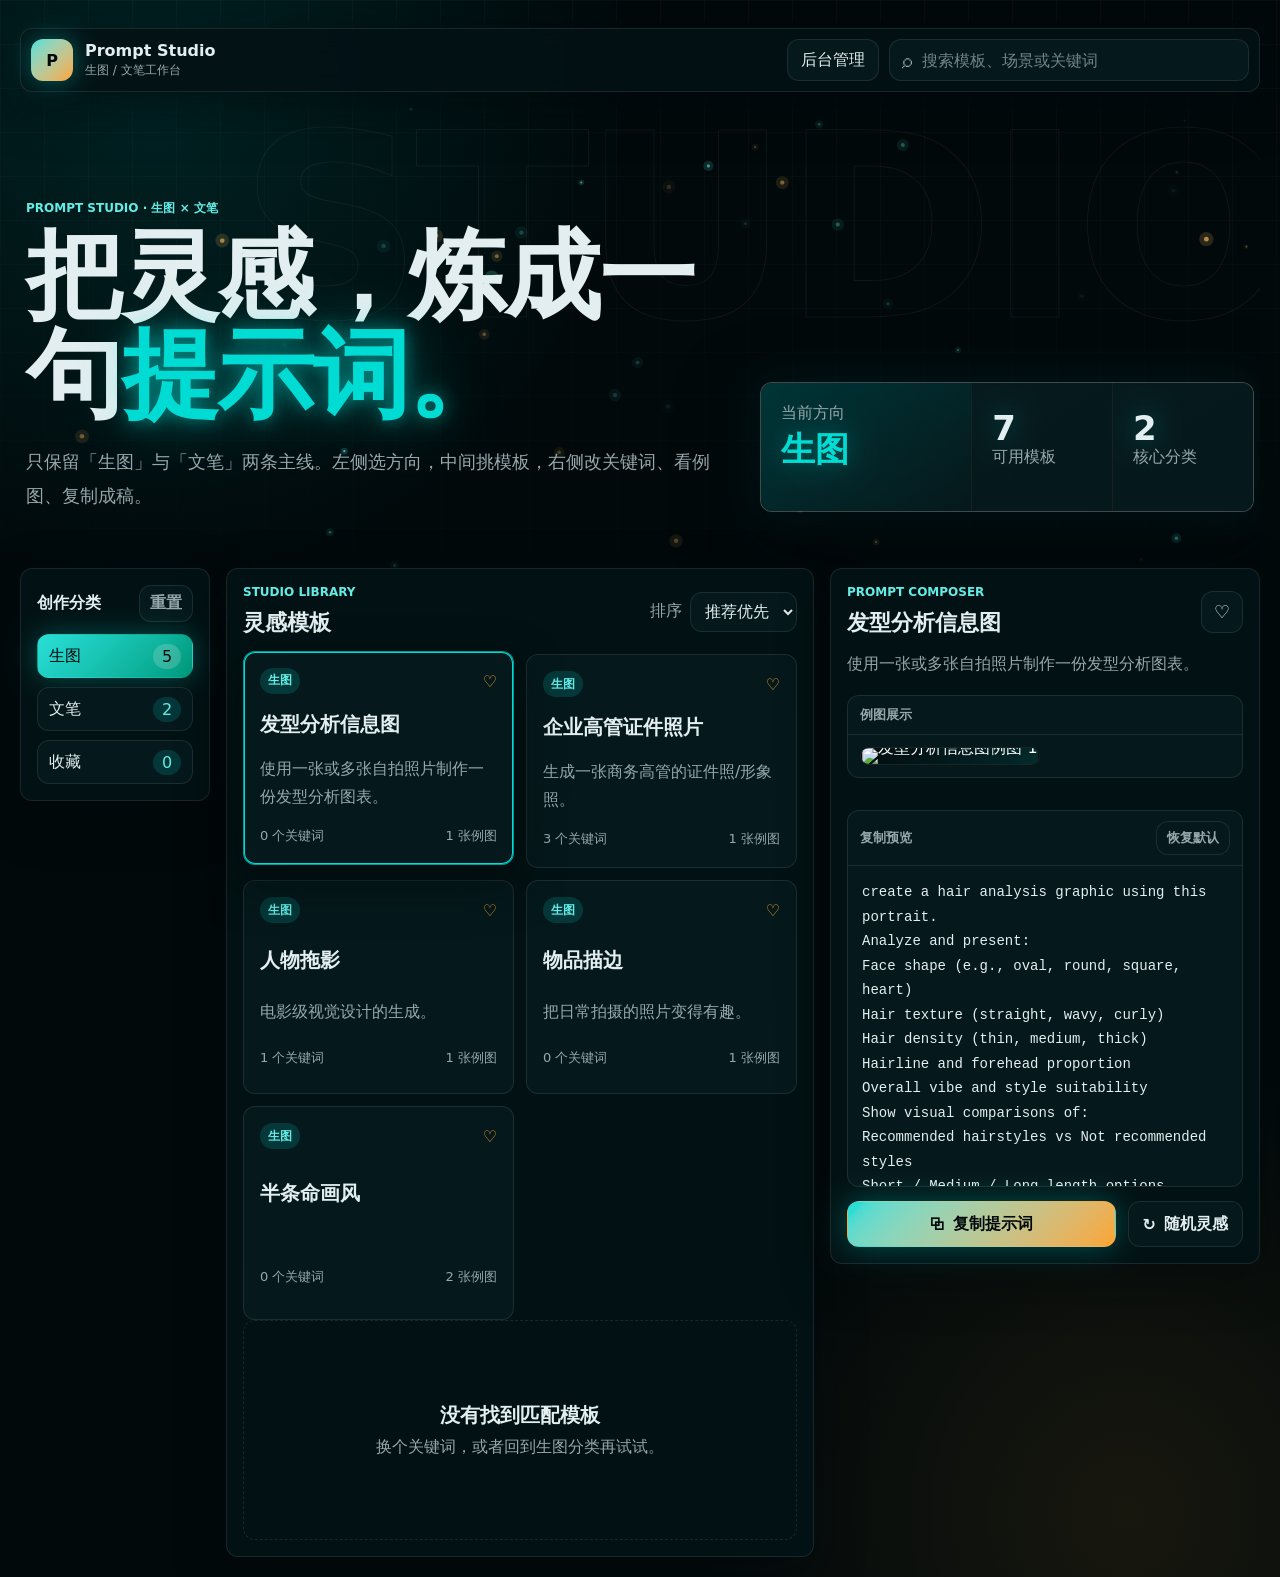
==== index.html @ 93437fbd "fix: 例图命名改用模板固定短码，修复跨模板覆盖 问题：文件名用的是「模板在数组中的位置」（t1-1 / t2-1 ...）。 新增模板会被 unshift 到最前面，所有位置整体下移，新模板于是复" ====
<!doctype html>
<html lang="zh-CN">
  <head>
    <meta charset="UTF-8" />
    <meta name="viewport" content="width=device-width, initial-scale=1.0" />
    <title>Prompt Studio | 生图与文笔提示词工作台</title>
    <meta
      name="description"
      content="专注生图与文笔两类创作提示词，可查看例图、编辑关键词并一键复制。"
    />
    <!-- 字体走系统栈，不引外部 CDN：国内访问 Google Fonts 会阻塞渲染导致白屏 -->
    <!-- 静态资源带版本号：JS/CSS 缓存 4 小时、HTML 每次最新，改完 JS 必须把 ?v= 加一，
         否则浏览器会拿「新 HTML + 旧 JS」，旧脚本找不到已删元素会整页崩溃（白屏）。 -->
    <link rel="stylesheet" href="./styles.css?v=1.1.1" />
    <link rel="stylesheet" href="./app-dark.css?v=1.1.1" />
    <script>
      window.addEventListener("error", function (event) {
        var box = document.getElementById("bootError");
        if (!box) return;
        box.hidden = false;
        box.textContent =
          "页面脚本加载异常，可能是浏览器缓存了旧版本。请按 Ctrl+Shift+R（Mac 为 Cmd+Shift+R）强制刷新。" +
          (event && event.message ? "（" + event.message + "）" : "");
      });
    </script>
  </head>
  <body>
    <div class="boot-error" id="bootError" role="alert" hidden></div>
    <div class="app-shell">
      <header class="site-header">
        <nav class="topbar" aria-label="主导航">
          <a class="brand" href="#" aria-label="Prompt Studio 首页">
            <span class="brand-mark">P</span>
            <span>
              <strong>Prompt Studio</strong>
              <small>生图 / 文笔工作台</small>
            </span>
          </a>

          <div class="top-actions">
            <a class="admin-link" href="./admin.html">后台管理</a>
            <label class="search-box">
              <span class="search-icon" aria-hidden="true">⌕</span>
              <input id="searchInput" type="search" placeholder="搜索模板、场景或关键词" />
            </label>
          </div>
        </nav>
      </header>

      <main>
        <section class="hero">
          <canvas id="heroCanvas" aria-hidden="true"></canvas>
          <div class="hero-ghost" aria-hidden="true">STUDIO</div>
          <div class="hero-copy">
            <p class="eyebrow" data-reveal style="--i: 0">Prompt Studio · 生图 × 文笔</p>
            <h1 data-reveal style="--i: 1">把灵感，炼成一句<span class="accent">提示词。</span></h1>
            <p data-reveal style="--i: 2">
              只保留「生图」与「文笔」两条主线。左侧选方向，中间挑模板，右侧改关键词、看例图、复制成稿。
            </p>
          </div>
          <div class="hero-panel" aria-label="创作概览" data-reveal style="--i: 3">
            <div class="hero-panel-feature">
              <span>当前方向</span>
              <strong id="heroCategory">生图</strong>
            </div>
            <div>
              <strong id="templateCount">0</strong>
              <span>可用模板</span>
            </div>
            <div>
              <strong id="categoryCount">0</strong>
              <span>核心分类</span>
            </div>
          </div>
        </section>

        <section class="workspace" aria-label="提示词模板工作区">
          <aside class="sidebar">
            <div class="section-title">
              <span>创作分类</span>
              <button class="text-button" id="clearFilters" type="button">重置</button>
            </div>
            <div class="category-list" id="categoryList"></div>
          </aside>

          <section class="template-area">
            <div class="toolbar">
              <div>
                <p class="eyebrow">Studio library</p>
                <h2>灵感模板</h2>
              </div>
              <div class="sort-wrap">
                <label for="sortSelect">排序</label>
                <select id="sortSelect">
                  <option value="popular">推荐优先</option>
                  <option value="name">名称 A-Z</option>
                  <option value="recent">最近新增</option>
                </select>
              </div>
            </div>

            <div class="template-grid" id="templateGrid"></div>
            <div class="empty-state" id="emptyState" hidden>
              <strong>没有找到匹配模板</strong>
              <span>换个关键词，或者回到生图分类再试试。</span>
            </div>
          </section>

          <aside class="editor-panel" aria-label="提示词编辑器" hidden>
            <div class="editor-header">
              <div>
                <p class="eyebrow">Prompt composer</p>
                <h2 id="editorTitle">选择一个模板</h2>
              </div>
              <button class="icon-button" id="favoriteButton" type="button" aria-label="收藏当前模板">
                <span aria-hidden="true">♡</span>
              </button>
            </div>

            <p class="editor-desc" id="editorDescription">
              从模板库选择一个提示词，这里会显示可修改的关键词、例图和实时预览。
            </p>

            <section class="example-gallery" id="exampleGallery" aria-label="模板例图展示">
              <div class="preview-topline">
                <span>例图展示</span>
              </div>
              <div class="example-gallery-grid" id="exampleGalleryGrid"></div>
            </section>

            <form class="variables-form" id="variablesForm" aria-label="关键词编辑表单"></form>

            <div class="preview-card">
              <div class="preview-topline">
                <span>复制预览</span>
                <button class="text-button" id="resetVariables" type="button">恢复默认</button>
              </div>
              <pre id="promptPreview">等待选择模板...</pre>
            </div>

            <div class="editor-actions">
              <button class="primary-button" id="copyButton" type="button" disabled>
                <span aria-hidden="true">⧉</span>
                复制提示词
              </button>
              <button class="secondary-button" id="randomButton" type="button">
                <span aria-hidden="true">↻</span>
                随机灵感
              </button>
            </div>
          </aside>
        </section>
      </main>
    </div>

    <div class="image-lightbox" id="imageLightbox" hidden>
      <button class="lightbox-backdrop" id="lightboxBackdrop" type="button" aria-label="点击背景关闭例图预览"></button>
      <div class="lightbox-panel" role="dialog" aria-modal="true" aria-label="例图预览">
        <button class="icon-button lightbox-close" id="lightboxClose" type="button" aria-label="关闭例图预览">×</button>
        <img id="lightboxImage" alt="例图预览" />
      </div>
    </div>

    <div class="toast" id="toast" role="status" aria-live="polite"></div>

    <script src="./script.js?v=1.1.1"></script>
    <script>
      // hero 粒子流光背景（电青 + 琥珀），reduced-motion 下降级为静态帧
      (function () {
        var canvas = document.getElementById("heroCanvas");
        if (!canvas || !canvas.getContext) return;
        var ctx = canvas.getContext("2d");
        var reduceMotion = window.matchMedia("(prefers-reduced-motion: reduce)").matches;
        var W = 0, H = 0, dpr = 1, raf = null;
        var particles = [];
        var NEON = [
          { glow: "rgba(96, 226, 214, " },
          { glow: "rgba(255, 190, 96, " },
        ];

        function resize() {
          dpr = Math.min(window.devicePixelRatio || 1, 2);
          W = canvas.clientWidth;
          H = canvas.clientHeight;
          canvas.width = W * dpr;
          canvas.height = H * dpr;
          ctx.setTransform(dpr, 0, 0, dpr, 0, 0);
          seed();
        }
        function make() {
          return {
            x: Math.random() * W,
            y: Math.random() * H,
            r: 0.6 + Math.random() * 1.8,
            vx: (Math.random() - 0.5) * 0.2,
            vy: -0.06 - Math.random() * 0.3,
            hue: Math.random() < 0.6 ? 0 : 1,
            a: 0.2 + Math.random() * 0.5,
            tw: Math.random() * Math.PI * 2,
            tws: 0.006 + Math.random() * 0.018,
          };
        }
        function seed() {
          var area = W * H;
          var count = Math.min(110, Math.max(36, Math.round(area / 11000)));
          particles = [];
          for (var i = 0; i < count; i++) particles.push(make());
        }
        function step() {
          ctx.clearRect(0, 0, W, H);
          ctx.globalCompositeOperation = "lighter";
          for (var i = 0; i < particles.length; i++) {
            var p = particles[i];
            p.x += p.vx + Math.sin(p.tw) * 0.1;
            p.y += p.vy;
            p.tw += p.tws;
            if (p.y < -20) { p.y = H + 20; p.x = Math.random() * W; }
            if (p.x < -20) p.x = W + 20;
            if (p.x > W + 20) p.x = -20;
            var alpha = p.a * (0.6 + 0.4 * Math.sin(p.tw));
            var n = NEON[p.hue];
            ctx.beginPath();
            ctx.fillStyle = n.glow + alpha.toFixed(3) + ")";
            ctx.arc(p.x, p.y, p.r, 0, Math.PI * 2);
            ctx.fill();
            ctx.beginPath();
            ctx.fillStyle = n.glow + (alpha * 0.3).toFixed(3) + ")";
            ctx.arc(p.x, p.y, p.r * 3, 0, Math.PI * 2);
            ctx.fill();
          }
          ctx.globalCompositeOperation = "source-over";
        }
        function loop() { step(); raf = requestAnimationFrame(loop); }

        resize();
        window.addEventListener("resize", resize);
        if (reduceMotion) { step(); } else { raf = requestAnimationFrame(loop); }
      })();
    </script>
  </body>
</html>
---- styles.css ----
:root {
  color-scheme: light;
  --bg: #edf4f2;
  --surface: rgba(255, 255, 255, 0.78);
  --surface-strong: #ffffff;
  --surface-soft: #f5faf8;
  --text: #17201f;
  --muted: #687877;
  --line: rgba(23, 32, 31, 0.12);
  --accent: #0e8f7e;
  --accent-strong: #075f56;
  --accent-soft: rgba(14, 143, 126, 0.12);
  --ink: #213a5c;
  --warm: #c87f45;
  --danger: #c24141;
  --shadow: 0 24px 70px rgba(23, 32, 31, 0.12);
  --radius: 8px;
}

[data-theme="dark"] {
  color-scheme: dark;
  --bg: #101817;
  --surface: rgba(24, 33, 32, 0.8);
  --surface-strong: #1d2928;
  --surface-soft: #162221;
  --text: #edf7f4;
  --muted: #9fb0ad;
  --line: rgba(237, 247, 244, 0.14);
  --accent: #65d6c5;
  --accent-strong: #a7f2e7;
  --accent-soft: rgba(101, 214, 197, 0.14);
  --ink: #9dbdf2;
  --warm: #f0ad72;
  --danger: #ff7f7f;
  --shadow: 0 28px 80px rgba(0, 0, 0, 0.38);
}

* {
  box-sizing: border-box;
}

html {
  scroll-behavior: smooth;
}

body {
  min-width: 320px;
  margin: 0;
  font-family:
    Inter, ui-sans-serif, system-ui, -apple-system, BlinkMacSystemFont, "Segoe UI",
    "Microsoft YaHei", sans-serif;
  color: var(--text);
  background:
    linear-gradient(120deg, rgba(14, 143, 126, 0.13), transparent 32%),
    linear-gradient(220deg, rgba(33, 58, 92, 0.12), transparent 28%),
    var(--bg);
}

body::before {
  position: fixed;
  inset: 0;
  z-index: -1;
  pointer-events: none;
  content: "";
  background-image:
    linear-gradient(rgba(23, 32, 31, 0.05) 1px, transparent 1px),
    linear-gradient(90deg, rgba(23, 32, 31, 0.05) 1px, transparent 1px);
  background-size: 44px 44px;
  mask-image: linear-gradient(to bottom, #000, transparent 78%);
}

button,
input,
select,
textarea {
  font: inherit;
}

button {
  cursor: pointer;
}

.app-shell {
  width: min(1480px, 100%);
  margin: 0 auto;
  padding: 20px;
}

.site-header {
  position: sticky;
  top: 0;
  z-index: 20;
  padding: 8px 0 16px;
  backdrop-filter: blur(18px);
}

.topbar {
  display: flex;
  align-items: center;
  justify-content: space-between;
  gap: 16px;
  padding: 10px;
  border: 1px solid var(--line);
  border-radius: var(--radius);
  background: color-mix(in srgb, var(--surface) 92%, transparent);
  box-shadow: 0 16px 46px rgba(23, 32, 31, 0.07);
}

.brand {
  display: inline-flex;
  align-items: center;
  min-width: 0;
  gap: 12px;
  color: inherit;
  text-decoration: none;
}

.brand-mark {
  display: grid;
  width: 42px;
  height: 42px;
  flex: 0 0 auto;
  place-items: center;
  border-radius: var(--radius);
  color: #fff;
  font-weight: 900;
  background:
    linear-gradient(135deg, rgba(255, 255, 255, 0.2), transparent),
    linear-gradient(135deg, var(--accent), var(--ink));
}

.brand strong,
.brand small {
  display: block;
  overflow: hidden;
  text-overflow: ellipsis;
  white-space: nowrap;
}

.brand small {
  margin-top: 2px;
  color: var(--muted);
  font-size: 12px;
}

.top-actions {
  display: flex;
  align-items: center;
  gap: 10px;
}

.admin-link,
.search-box,
.icon-button,
.text-button,
.primary-button,
.secondary-button,
.category-button {
  border: 1px solid var(--line);
  border-radius: var(--radius);
  color: var(--text);
  background: var(--surface-strong);
  transition:
    transform 170ms ease,
    border-color 170ms ease,
    background 170ms ease,
    box-shadow 170ms ease;
}

.admin-link {
  display: inline-flex;
  align-items: center;
  justify-content: center;
  min-height: 42px;
  padding: 0 13px;
  text-decoration: none;
  white-space: nowrap;
}

.admin-link:hover,
.icon-button:hover,
.text-button:hover,
.secondary-button:hover,
.category-button:hover {
  transform: translateY(-1px);
  border-color: color-mix(in srgb, var(--accent) 55%, var(--line));
  box-shadow: 0 12px 30px rgba(23, 32, 31, 0.08);
}

.search-box {
  display: flex;
  align-items: center;
  gap: 8px;
  width: min(360px, 42vw);
  min-height: 42px;
  padding: 0 12px;
}

.search-box input {
  width: 100%;
  min-width: 0;
  border: 0;
  outline: 0;
  color: var(--text);
  background: transparent;
}

.search-icon {
  color: var(--muted);
  font-size: 20px;
}

.icon-button {
  display: grid;
  width: 42px;
  height: 42px;
  flex: 0 0 auto;
  place-items: center;
  font-size: 18px;
}

.text-button {
  padding: 7px 10px;
  color: var(--muted);
}

.hero {
  display: grid;
  grid-template-columns: minmax(0, 1.18fr) minmax(280px, 0.82fr);
  align-items: end;
  gap: 24px;
  min-height: 340px;
  padding: 54px 6px 38px;
}

.hero-copy {
  max-width: 880px;
}

.eyebrow {
  margin: 0 0 9px;
  color: var(--accent-strong);
  font-size: 12px;
  font-weight: 850;
  letter-spacing: 0;
  text-transform: uppercase;
}

.hero h1 {
  max-width: 940px;
  margin: 0;
  font-size: clamp(42px, 7vw, 88px);
  line-height: 0.98;
  letter-spacing: 0;
}

.hero p:not(.eyebrow) {
  max-width: 760px;
  margin: 20px 0 0;
  color: var(--muted);
  font-size: 18px;
  line-height: 1.85;
}

.hero-panel {
  display: grid;
  grid-template-columns: 1.2fr 0.8fr 0.8fr;
  gap: 1px;
  overflow: hidden;
  border: 1px solid var(--line);
  border-radius: var(--radius);
  background: var(--line);
  box-shadow: var(--shadow);
}

.hero-panel div {
  min-height: 128px;
  padding: 20px;
  background:
    linear-gradient(145deg, color-mix(in srgb, var(--surface-strong) 92%, var(--accent-soft)), var(--surface-strong));
}

.hero-panel-feature {
  background:
    linear-gradient(145deg, color-mix(in srgb, var(--accent) 15%, var(--surface-strong)), var(--surface-strong)) !important;
}

.hero-panel strong,
.hero-panel span {
  display: block;
}

.hero-panel strong {
  margin-top: 8px;
  font-size: 34px;
  line-height: 1.05;
}

.hero-panel span {
  color: var(--muted);
}

.workspace {
  display: grid;
  grid-template-columns: 190px minmax(0, 1fr) minmax(360px, 430px);
  gap: 16px;
  align-items: start;
}

.sidebar,
.template-area,
.editor-panel,
.admin-list-panel,
.admin-editor-panel {
  min-width: 0;
  border: 1px solid var(--line);
  border-radius: var(--radius);
  background: color-mix(in srgb, var(--surface) 95%, transparent);
  box-shadow: 0 16px 45px rgba(23, 32, 31, 0.06);
  backdrop-filter: blur(18px);
}

.sidebar,
.editor-panel,
.admin-list-panel {
  position: sticky;
  top: 96px;
}

.sidebar,
.editor-panel,
.template-area,
.admin-list-panel,
.admin-editor-panel {
  padding: 16px;
}

.section-title,
.toolbar,
.editor-header,
.preview-topline,
.editor-actions {
  display: flex;
  align-items: center;
  justify-content: space-between;
  gap: 12px;
}

.section-title {
  margin-bottom: 12px;
  font-weight: 850;
}

.category-list {
  display: grid;
  gap: 9px;
}

.category-button {
  display: flex;
  align-items: center;
  justify-content: space-between;
  width: 100%;
  min-height: 44px;
  padding: 0 11px;
  text-align: left;
}

.category-button span:first-child {
  overflow-wrap: anywhere;
}

.category-button .count {
  min-width: 28px;
  padding: 3px 7px;
  border-radius: 999px;
  color: var(--accent-strong);
  text-align: center;
  background: var(--accent-soft);
}

.category-button.active {
  border-color: transparent;
  color: #fff;
  background:
    linear-gradient(135deg, rgba(255, 255, 255, 0.18), transparent),
    linear-gradient(135deg, var(--accent), var(--ink));
}

.category-button.active .count {
  color: #fff;
  background: rgba(255, 255, 255, 0.2);
}

.template-area {
  min-height: 680px;
}

.toolbar {
  margin-bottom: 16px;
}

.toolbar h2,
.editor-header h2 {
  margin: 0;
  font-size: 22px;
}

.sort-wrap {
  display: flex;
  align-items: center;
  gap: 8px;
  color: var(--muted);
}

.sort-wrap select,
.field select {
  min-height: 40px;
  border: 1px solid var(--line);
  border-radius: var(--radius);
  color: var(--text);
  background: var(--surface-strong);
  outline: 0;
}

.sort-wrap select {
  padding: 0 10px;
}

.template-grid {
  display: grid;
  grid-template-columns: repeat(2, minmax(0, 1fr));
  gap: 12px;
}

.template-card {
  display: grid;
  gap: 14px;
  min-height: 214px;
  padding: 16px;
  border: 1px solid var(--line);
  border-radius: var(--radius);
  color: inherit;
  text-align: left;
  background:
    linear-gradient(180deg, color-mix(in srgb, var(--surface-strong) 96%, var(--accent-soft)), var(--surface-strong));
}

.template-card:hover,
.template-card.active {
  transform: translateY(-3px);
  border-color: color-mix(in srgb, var(--accent) 62%, var(--line));
  box-shadow: 0 18px 42px rgba(23, 32, 31, 0.1);
}

.template-card.active {
  box-shadow:
    inset 0 0 0 1px var(--accent),
    0 18px 42px rgba(23, 32, 31, 0.1);
}

.card-topline,
.card-meta {
  display: flex;
  align-items: center;
  justify-content: space-between;
  gap: 10px;
}

.tag {
  display: inline-flex;
  align-items: center;
  min-height: 26px;
  padding: 3px 8px;
  border-radius: 999px;
  color: var(--accent-strong);
  font-size: 12px;
  font-weight: 850;
  background: var(--accent-soft);
}

.favorite {
  color: var(--warm);
}

.template-card h3 {
  margin: 0;
  font-size: 20px;
  line-height: 1.35;
}

.template-card p,
.editor-desc {
  margin: 0;
  color: var(--muted);
  line-height: 1.7;
}

.card-meta {
  color: var(--muted);
  font-size: 13px;
}

.editor-desc {
  margin: 12px 0 18px;
}

.variables-form {
  display: grid;
  gap: 12px;
}

.field {
  display: grid;
  gap: 7px;
}

.field label,
.field span {
  color: var(--muted);
  font-size: 13px;
  font-weight: 850;
}

.field input,
.field textarea,
.field select {
  width: 100%;
  border: 1px solid var(--line);
  border-radius: var(--radius);
  color: var(--text);
  background: var(--surface-strong);
  outline: 0;
}

.field input,
.field select {
  min-height: 42px;
  padding: 0 11px;
}

.field textarea {
  min-height: 94px;
  padding: 10px 11px;
  resize: vertical;
}

.field input:focus,
.field textarea:focus,
.field select:focus,
.search-box:focus-within,
.sort-wrap select:focus {
  border-color: var(--accent);
  box-shadow: 0 0 0 3px var(--accent-soft);
}

.example-gallery {
  margin: 0 0 16px;
  overflow: hidden;
  border: 1px solid var(--line);
  border-radius: var(--radius);
  background: var(--surface-strong);
}

.example-gallery-grid {
  display: grid;
  grid-template-columns: repeat(2, minmax(0, 1fr));
  gap: 10px;
  padding: 12px;
}

.example-card {
  display: block;
  min-width: 0;
  margin: 0;
  padding: 0;
  overflow: hidden;
  border: 1px solid var(--line);
  border-radius: var(--radius);
  background: var(--surface-soft);
  line-height: 0;
  cursor: zoom-in;
}

.example-card:hover {
  transform: translateY(-2px);
  border-color: color-mix(in srgb, var(--accent) 60%, var(--line));
  box-shadow: 0 14px 32px rgba(23, 32, 31, 0.12);
}

.example-card img {
  width: 100%;
  aspect-ratio: 4 / 3;
  object-fit: cover;
  background: linear-gradient(135deg, var(--surface-soft), var(--accent-soft));
}

.example-empty strong {
  overflow-wrap: anywhere;
  font-size: 13px;
  line-height: 1.35;
}

.example-empty span {
  color: var(--muted);
  font-size: 12px;
  line-height: 1.45;
  overflow-wrap: anywhere;
}

.example-empty {
  display: grid;
  grid-column: 1 / -1;
  gap: 5px;
  min-height: 100px;
  align-content: center;
  padding: 14px;
  border: 1px dashed var(--line);
  border-radius: var(--radius);
  background: color-mix(in srgb, var(--surface-soft) 80%, var(--accent-soft));
}

.preview-card {
  margin-top: 16px;
  overflow: hidden;
  border: 1px solid var(--line);
  border-radius: var(--radius);
  background: var(--surface-strong);
}

.preview-topline {
  padding: 10px 12px;
  border-bottom: 1px solid var(--line);
  color: var(--muted);
  font-size: 13px;
  font-weight: 850;
}

pre {
  max-height: 320px;
  margin: 0;
  padding: 14px;
  overflow: auto;
  white-space: pre-wrap;
  word-break: break-word;
  color: var(--text);
  font-family: "SFMono-Regular", Consolas, "Liberation Mono", monospace;
  font-size: 14px;
  line-height: 1.75;
}

.editor-actions {
  margin-top: 14px;
}

.primary-button,
.secondary-button {
  display: inline-flex;
  align-items: center;
  justify-content: center;
  gap: 8px;
  min-height: 46px;
  padding: 0 14px;
  font-weight: 850;
}

.primary-button {
  flex: 1;
  border-color: transparent;
  color: #fff;
  background:
    linear-gradient(135deg, rgba(255, 255, 255, 0.16), transparent),
    linear-gradient(135deg, var(--accent), var(--ink));
}

.primary-button:hover {
  transform: translateY(-1px);
  box-shadow: 0 16px 34px rgba(14, 143, 126, 0.22);
}

.primary-button:disabled {
  cursor: not-allowed;
  opacity: 0.55;
}

.secondary-button {
  color: var(--text);
  background: var(--surface-strong);
}

.empty-state {
  display: grid;
  min-height: 220px;
  place-items: center;
  align-content: center;
  gap: 8px;
  border: 1px dashed var(--line);
  border-radius: var(--radius);
  color: var(--muted);
}

.empty-state strong {
  color: var(--text);
  font-size: 20px;
}

.toast {
  position: fixed;
  right: 20px;
  bottom: 20px;
  z-index: 50;
  max-width: min(360px, calc(100vw - 40px));
  padding: 12px 14px;
  border: 1px solid var(--line);
  border-radius: var(--radius);
  color: var(--text);
  background: var(--surface-strong);
  box-shadow: var(--shadow);
  opacity: 0;
  transform: translateY(12px);
  pointer-events: none;
  transition:
    opacity 180ms ease,
    transform 180ms ease;
}

.toast.show {
  opacity: 1;
  transform: translateY(0);
}

/* 脚本崩溃兜底提示条：新 HTML 配上被缓存的旧 JS 时，至少告诉用户该硬刷新 */
.boot-error {
  position: sticky;
  top: 0;
  z-index: 100;
  padding: 12px 18px;
  font-size: 13px;
  line-height: 1.6;
  color: #fff;
  background: var(--danger);
}

.lightbox-open {
  overflow: hidden;
}

.image-lightbox {
  position: fixed;
  inset: 0;
  z-index: 60;
  display: grid;
  place-items: center;
  padding: 24px;
}

.image-lightbox[hidden] {
  display: none;
}

.lightbox-backdrop {
  position: absolute;
  inset: 0;
  border: 0;
  background: rgba(7, 16, 15, 0.78);
  backdrop-filter: blur(14px);
}

.lightbox-panel {
  position: relative;
  z-index: 1;
  display: grid;
  max-width: min(1120px, calc(100vw - 48px));
  max-height: calc(100vh - 48px);
  border: 1px solid rgba(255, 255, 255, 0.18);
  border-radius: var(--radius);
  background: #07100f;
  box-shadow: 0 30px 90px rgba(0, 0, 0, 0.42);
}

.lightbox-panel img {
  display: block;
  max-width: 100%;
  max-height: calc(100vh - 48px);
  object-fit: contain;
  border-radius: var(--radius);
}

.lightbox-close {
  position: absolute;
  top: 10px;
  right: 10px;
  z-index: 2;
  color: #fff;
  background: rgba(7, 16, 15, 0.72);
  border-color: rgba(255, 255, 255, 0.2);
}

.admin-hero {
  display: grid;
  grid-template-columns: minmax(0, 1fr) auto;
  gap: 20px;
  align-items: end;
  padding: 42px 6px 28px;
}

.admin-hero h1 {
  margin: 0;
  font-size: clamp(34px, 5vw, 64px);
  line-height: 1.04;
}

.admin-hero p:not(.eyebrow) {
  max-width: 700px;
  margin: 14px 0 0;
  color: var(--muted);
  line-height: 1.75;
}

.admin-actions,
.mini-actions,
.admin-bottom-actions {
  display: flex;
  align-items: center;
  gap: 10px;
}

.admin-workspace {
  display: grid;
  grid-template-columns: minmax(270px, 350px) minmax(0, 1fr);
  gap: 16px;
  align-items: start;
}

.admin-search {
  width: 100%;
  margin-bottom: 12px;
}

.admin-template-list {
  display: grid;
  gap: 10px;
  max-height: calc(100vh - 250px);
  overflow: auto;
  padding-right: 2px;
}

.admin-template-category {
  display: grid;
  gap: 7px;
}

.admin-category-header {
  display: grid;
  grid-template-columns: minmax(0, 1fr) auto auto;
  align-items: center;
  gap: 10px;
  width: 100%;
  padding: 10px 12px;
  border: 1px solid var(--line);
  border-radius: var(--radius);
  color: var(--text);
  text-align: left;
  background: var(--surface-strong);
  font-weight: 760;
}

.admin-category-header span:first-child {
  overflow: hidden;
  text-overflow: ellipsis;
  white-space: nowrap;
}

.admin-category-header .category-indicator {
  color: var(--muted);
}

.admin-category-list {
  display: grid;
  gap: 8px;
}

.admin-category-list[hidden] {
  display: none;
}

.admin-template-item {
  display: grid;
  gap: 5px;
  width: 100%;
  padding: 12px;
  border: 1px solid var(--line);
  border-radius: var(--radius);
  color: var(--text);
  text-align: left;
  background: var(--surface-strong);
}

.admin-template-item strong,
.admin-template-item span {
  overflow-wrap: anywhere;
}

.template-badge {
  display: inline-flex;
  align-items: center;
  margin-left: 0.5rem;
  padding: 0.1rem 0.45rem;
  border-radius: 999px;
  color: var(--accent-strong);
  background: var(--accent-soft);
  font-size: 11px;
  font-weight: 800;
}

.admin-template-item span {
  color: var(--muted);
  font-size: 13px;
}

.admin-template-item.active {
  border-color: var(--accent);
  box-shadow: inset 0 0 0 1px var(--accent);
}

.admin-form {
  display: grid;
  gap: 16px;
  margin-top: 16px;
}

.form-grid {
  display: grid;
  grid-template-columns: repeat(2, minmax(0, 1fr));
  gap: 12px;
}

.prompt-textarea {
  min-height: 280px;
  font-family: "SFMono-Regular", Consolas, "Liberation Mono", monospace;
  line-height: 1.7;
}

.examples-manager,
.variables-manager {
  display: grid;
  gap: 10px;
  padding: 12px;
  border: 1px solid var(--line);
  border-radius: var(--radius);
  background: var(--surface-strong);
}

.example-rows {
  display: grid;
  grid-template-columns: repeat(auto-fill, minmax(112px, 1fr));
  gap: 10px;
}

.variable-rows {
  display: grid;
  gap: 8px;
}

.example-row {
  position: relative;
  aspect-ratio: 1 / 1;
  overflow: hidden;
  border: 1px solid var(--line);
  border-radius: var(--radius);
  background: var(--surface-soft);
}

.example-thumb {
  display: block;
  width: 100%;
  height: 100%;
  object-fit: cover;
}

.example-remove {
  position: absolute;
  top: 6px;
  right: 6px;
  display: grid;
  place-items: center;
  width: 24px;
  height: 24px;
  padding: 0;
  font-size: 15px;
  line-height: 1;
  color: var(--text);
  border: 1px solid var(--line);
  border-radius: 999px;
  background: color-mix(in srgb, var(--surface-strong) 78%, transparent);
  backdrop-filter: blur(6px);
  cursor: pointer;
  opacity: 0;
  transition:
    opacity 160ms ease,
    color 160ms ease,
    background 160ms ease,
    border-color 160ms ease;
}

.example-row:hover .example-remove,
.example-remove:focus-visible {
  opacity: 1;
}

.example-remove:hover {
  color: #fff;
  border-color: var(--danger);
  background: var(--danger);
}

.examples-hint {
  margin: 0;
  font-size: 12px;
  line-height: 1.6;
  color: var(--muted);
}

.variable-row {
  display: grid;
  grid-template-columns: minmax(120px, 0.8fr) minmax(160px, 1fr) 42px;
  gap: 8px;
}

.variable-row input {
  min-width: 0;
  min-height: 42px;
  padding: 0 11px;
  border: 1px solid var(--line);
  border-radius: var(--radius);
  color: var(--text);
  background: var(--surface-soft);
  outline: 0;
}

.variable-row input:focus {
  border-color: var(--accent);
  box-shadow: 0 0 0 3px var(--accent-soft);
}

.danger {
  color: var(--danger);
}

.admin-bottom-actions {
  justify-content: space-between;
  margin-top: 16px;
  color: var(--muted);
  line-height: 1.6;
}

.admin-empty {
  display: grid;
  gap: 6px;
  padding: 24px 12px;
  border: 1px dashed var(--line);
  border-radius: var(--radius);
  color: var(--muted);
  text-align: center;
}

.admin-empty strong {
  color: var(--text);
}

@media (max-width: 1180px) {
  .workspace {
    grid-template-columns: 180px minmax(0, 1fr);
  }

  .editor-panel {
    position: static;
    grid-column: 1 / -1;
  }

  .template-grid {
    grid-template-columns: repeat(2, minmax(0, 1fr));
  }

  .admin-workspace {
    grid-template-columns: 260px minmax(0, 1fr);
  }
}

@media (max-width: 860px) {
  .app-shell {
    padding: 12px;
  }

  .topbar,
  .top-actions,
  .hero,
  .workspace,
  .toolbar,
  .editor-actions,
  .admin-hero,
  .admin-workspace,
  .admin-bottom-actions {
    display: grid;
    grid-template-columns: 1fr;
  }

  .topbar {
    gap: 12px;
  }

  .top-actions {
    grid-template-columns: auto minmax(0, 1fr) 42px;
  }

  .search-box {
    width: 100%;
  }

  .hero {
    min-height: 0;
    padding: 32px 2px 24px;
  }

  .hero h1 {
    font-size: clamp(38px, 12vw, 60px);
  }

  .hero p:not(.eyebrow) {
    font-size: 16px;
  }

  .hero-panel {
    grid-template-columns: 1fr;
  }

  .hero-panel div {
    min-height: 88px;
  }

  .sidebar,
  .admin-list-panel {
    position: static;
  }

  .category-list {
    display: flex;
    gap: 8px;
    overflow-x: auto;
    padding-bottom: 4px;
  }

  .category-button {
    flex: 0 0 auto;
    width: auto;
    min-width: 112px;
  }

  .template-area {
    min-height: 0;
  }

  .template-grid,
  .example-gallery-grid,
  .form-grid {
    grid-template-columns: 1fr;
  }

  .admin-actions,
  .admin-bottom-actions {
    display: grid;
    grid-template-columns: 1fr;
  }

  .admin-template-list {
    max-height: 360px;
  }

  .example-rows {
    grid-template-columns: repeat(auto-fill, minmax(96px, 1fr));
  }

  .variable-row {
    grid-template-columns: 1fr 1fr 42px;
  }

  .sort-wrap {
    justify-content: space-between;
  }

  .editor-actions {
    gap: 10px;
  }
}

@media (max-width: 500px) {
  .top-actions {
    grid-template-columns: 1fr 42px;
  }

  .top-actions .admin-link {
    grid-column: 1 / -1;
  }

  .brand {
    align-items: flex-start;
  }

  .brand-mark {
    width: 38px;
    height: 38px;
  }

  .hero h1 {
    font-size: 36px;
    line-height: 1.05;
  }

  .editor-header,
  .admin-editor-panel .editor-header {
    align-items: flex-start;
  }

  .mini-actions {
    width: 100%;
    justify-content: flex-start;
    flex-wrap: wrap;
  }

  .variable-row {
    grid-template-columns: 1fr 42px;
  }

  .variable-value {
    grid-column: 1 / -1;
    grid-row: 2;
  }

  .variable-remove {
    grid-column: 2;
    grid-row: 1;
  }
}
---- app-dark.css ----
/* ============================================================
   Prompt Studio — 前台工作台深色霓虹覆盖层
   深墨底 · 电青(生图)/琥珀(文笔)双色霓虹
   在 styles.css 之后引入，仅作用于 index.html（前台工作台）。
   ============================================================ */

/* ————— 令牌：深色霓虹 ————— */
:root,
:root[data-theme="dark"],
:root[data-theme="light"] {
  color-scheme: dark;

  --bg: oklch(13% 0.018 210);
  --surface: oklch(17% 0.024 210);
  --surface-strong: oklch(19.5% 0.026 210);
  --surface-soft: oklch(14.5% 0.02 210);
  --text: oklch(94% 0.012 210);
  --muted: oklch(72% 0.02 210);
  --line: oklch(94% 0.01 210 / 0.1);
  --line-strong: oklch(94% 0.01 210 / 0.2);

  /* 电青 · 主色（生图） */
  --accent: oklch(80% 0.15 190);
  --accent-strong: oklch(87% 0.12 190);
  --accent-soft: oklch(80% 0.15 190 / 0.16);

  /* 琥珀 · 暖色（文笔 / 收藏） */
  --ink: oklch(79% 0.16 68);
  --warm: oklch(79% 0.16 68);
  --warm-soft: oklch(79% 0.16 68 / 0.16);

  --danger: oklch(70% 0.2 25);
  --shadow: 0 26px 80px oklch(13% 0.018 210 / 0.6);

  --radius: 12px;

  /* 系统字体优先：苹方 / 鸿蒙 / 微软雅黑，不依赖外部字体 CDN（国内访问会阻塞渲染） */
  --font-sans: "PingFang SC", "HarmonyOS Sans SC", "Microsoft YaHei",
    "Noto Sans SC", system-ui, sans-serif;
  --font-serif: "Songti SC", "STSong", "SimSun", "Noto Serif SC", serif;

  --ease-out-quart: cubic-bezier(0.25, 1, 0.5, 1);
  --ease-out-expo: cubic-bezier(0.16, 1, 0.3, 1);
}

/* ————— 基础 ————— */
html {
  color-scheme: dark;
}

body {
  font-family: var(--font-sans);
  background:
    radial-gradient(60% 50% at 12% 6%, oklch(80% 0.15 190 / 0.12), transparent 62%),
    radial-gradient(55% 48% at 88% 96%, oklch(79% 0.16 68 / 0.09), transparent 62%),
    var(--bg);
}

body::before {
  background-image:
    linear-gradient(oklch(94% 0.01 210 / 0.03) 1px, transparent 1px),
    linear-gradient(90deg, oklch(94% 0.01 210 / 0.03) 1px, transparent 1px);
}

::selection {
  background: oklch(80% 0.15 190 / 0.3);
}

:focus-visible {
  outline: 2px solid var(--accent);
  outline-offset: 2px;
  border-radius: 4px;
}

::placeholder {
  color: oklch(72% 0.02 210 / 0.75);
}

::-webkit-scrollbar {
  width: 10px;
  height: 10px;
}
::-webkit-scrollbar-thumb {
  background: oklch(94% 0.01 210 / 0.14);
  border-radius: 999px;
  border: 2px solid transparent;
  background-clip: padding-box;
}
::-webkit-scrollbar-thumb:hover {
  background: oklch(94% 0.01 210 / 0.24);
  background-clip: padding-box;
}

/* ————— 顶栏 ————— */
.topbar {
  box-shadow: 0 16px 46px oklch(13% 0.018 210 / 0.5);
}

.brand-mark {
  color: oklch(13% 0.018 210);
  background:
    linear-gradient(135deg, oklch(94% 0 0 / 0.22), transparent),
    linear-gradient(135deg, var(--accent), var(--ink));
  box-shadow: 0 0 24px oklch(80% 0.15 190 / 0.4);
}

.admin-link:hover,
.icon-button:hover,
.text-button:hover,
.secondary-button:hover,
.category-button:hover {
  border-color: color-mix(in srgb, var(--accent) 60%, var(--line));
  box-shadow: 0 12px 30px oklch(13% 0.018 210 / 0.5);
}

/* ————— Hero 冲击力 ————— */
.hero {
  position: relative;
  overflow: hidden;
  padding: clamp(54px, 8vw, 92px) 6px clamp(34px, 5vw, 56px);
}

#heroCanvas {
  position: absolute;
  inset: 0;
  z-index: 0;
  width: 100%;
  height: 100%;
  pointer-events: none;
}

.hero-ghost {
  position: absolute;
  top: 4%;
  right: -2%;
  z-index: 0;
  font-weight: 900;
  font-size: clamp(100px, 20vw, 300px);
  line-height: 0.8;
  letter-spacing: -0.03em;
  color: transparent;
  -webkit-text-stroke: 1px oklch(94% 0.01 210 / 0.06);
  user-select: none;
  pointer-events: none;
  white-space: nowrap;
}

.hero-copy,
.hero-panel {
  position: relative;
  z-index: 1;
}

.hero h1 {
  max-width: 14ch;
  font-size: clamp(46px, 7.6vw, 104px);
  line-height: 1.02;
  letter-spacing: -0.015em;
}

.hero h1 .accent {
  font-family: var(--font-serif, "Noto Serif SC", "Songti SC", serif);
  color: var(--accent);
  text-shadow:
    0 0 18px oklch(80% 0.15 190 / 0.55),
    0 0 54px oklch(80% 0.15 190 / 0.35);
}

.hero-panel {
  box-shadow:
    0 26px 80px oklch(13% 0.018 210 / 0.55),
    0 0 44px oklch(80% 0.15 190 / 0.08);
  border-color: var(--line-strong);
}

.hero-panel strong {
  text-shadow: 0 0 26px oklch(80% 0.15 190 / 0.35);
}

.hero-panel-feature strong {
  color: var(--accent);
}

/* ————— 面板 / 卡片 ————— */
.sidebar,
.template-area,
.editor-panel {
  box-shadow: 0 16px 50px oklch(13% 0.018 210 / 0.45);
}

/* 双色分类按钮 */
.category-button {
  color: var(--text);
}
.category-button[data-category="生图"].active {
  border-color: transparent;
  color: oklch(13% 0.018 210);
  background:
    linear-gradient(135deg, oklch(94% 0 0 / 0.18), transparent),
    linear-gradient(135deg, var(--accent), oklch(60% 0.14 175));
  box-shadow: 0 0 26px oklch(80% 0.15 190 / 0.3);
}
.category-button[data-category="文笔"].active {
  border-color: transparent;
  color: oklch(13% 0.018 210);
  background:
    linear-gradient(135deg, oklch(94% 0 0 / 0.18), transparent),
    linear-gradient(135deg, var(--warm), oklch(62% 0.15 50));
  box-shadow: 0 0 26px oklch(79% 0.16 68 / 0.3);
}
.category-button[data-category="收藏"].active {
  border-color: var(--accent);
  color: var(--text);
  box-shadow: inset 0 0 0 1px var(--accent), 0 0 26px oklch(80% 0.15 190 / 0.2);
}
.category-button.active .count {
  color: inherit;
  background: oklch(94% 0 0 / 0.2);
}

/* 模板卡片 */
.template-card {
  color: var(--text);
}
.template-card:hover,
.template-card.active {
  border-color: color-mix(in srgb, var(--accent) 62%, var(--line));
  box-shadow: 0 18px 46px oklch(13% 0.018 210 / 0.55);
}
.template-card.active {
  box-shadow:
    inset 0 0 0 1px var(--accent),
    0 18px 46px oklch(13% 0.018 210 / 0.55);
}

/* 双色 tag */
.template-card .tag {
  color: var(--accent-strong);
  background: var(--accent-soft);
}
.template-card[data-category="文笔"] .tag {
  color: var(--warm);
  background: var(--warm-soft);
}

/* 例图卡片 */
.example-card {
  background: var(--surface-soft);
}
.example-card:hover {
  border-color: color-mix(in srgb, var(--accent) 60%, var(--line));
  box-shadow: 0 14px 32px oklch(13% 0.018 210 / 0.5);
}

/* ————— 主按钮：亮霓虹底 + 深字 ————— */
.primary-button {
  color: oklch(13% 0.018 210);
  background:
    linear-gradient(135deg, oklch(94% 0 0 / 0.2), transparent),
    linear-gradient(135deg, var(--accent), var(--ink));
  box-shadow: 0 0 30px oklch(80% 0.15 190 / 0.32);
}
.primary-button:hover {
  box-shadow: 0 0 48px oklch(80% 0.15 190 / 0.5);
}
.primary-button:disabled {
  opacity: 0.45;
}

.secondary-button {
  color: var(--text);
  background: var(--surface-strong);
}

/* ————— 表单 / 预览 ————— */
.field input,
.field textarea,
.field select {
  background: var(--surface-soft);
}
.field input:focus,
.field textarea:focus,
.field select:focus,
.search-box:focus-within,
.sort-wrap select:focus {
  border-color: var(--accent);
  box-shadow: 0 0 0 3px var(--accent-soft);
}

.sort-wrap select {
  background: var(--surface-strong);
}

.example-gallery,
.preview-card {
  background: var(--surface-strong);
}

/* ————— 空状态 / 危险 ————— */
.empty-state {
  border-color: var(--line);
  color: var(--muted);
}
.empty-state strong {
  color: var(--text);
}

/* ————— Lightbox ————— */
.lightbox-panel {
  background: oklch(13% 0.018 210);
  border-color: var(--line-strong);
  box-shadow: 0 30px 90px oklch(13% 0.018 210 / 0.7);
}
.lightbox-close {
  background: oklch(13% 0.018 210 / 0.72);
  border-color: var(--line-strong);
}

/* ————— Toast ————— */
.toast {
  border-color: var(--line-strong);
  background: var(--surface-strong);
  box-shadow: 0 24px 60px oklch(13% 0.018 210 / 0.7);
}

/* ————— 首屏入场 stagger ————— */
.hero [data-reveal] {
  opacity: 0;
  animation: rise 800ms var(--ease-out-expo) forwards;
  animation-delay: calc(var(--i, 0) * 100ms);
}
@keyframes rise {
  from {
    opacity: 0;
    transform: translateY(24px);
  }
  to {
    opacity: 1;
    transform: none;
  }
}

/* ————— reduced motion ————— */
@media (prefers-reduced-motion: reduce) {
  .hero [data-reveal] {
    opacity: 1;
    transform: none;
    animation: none;
  }
}
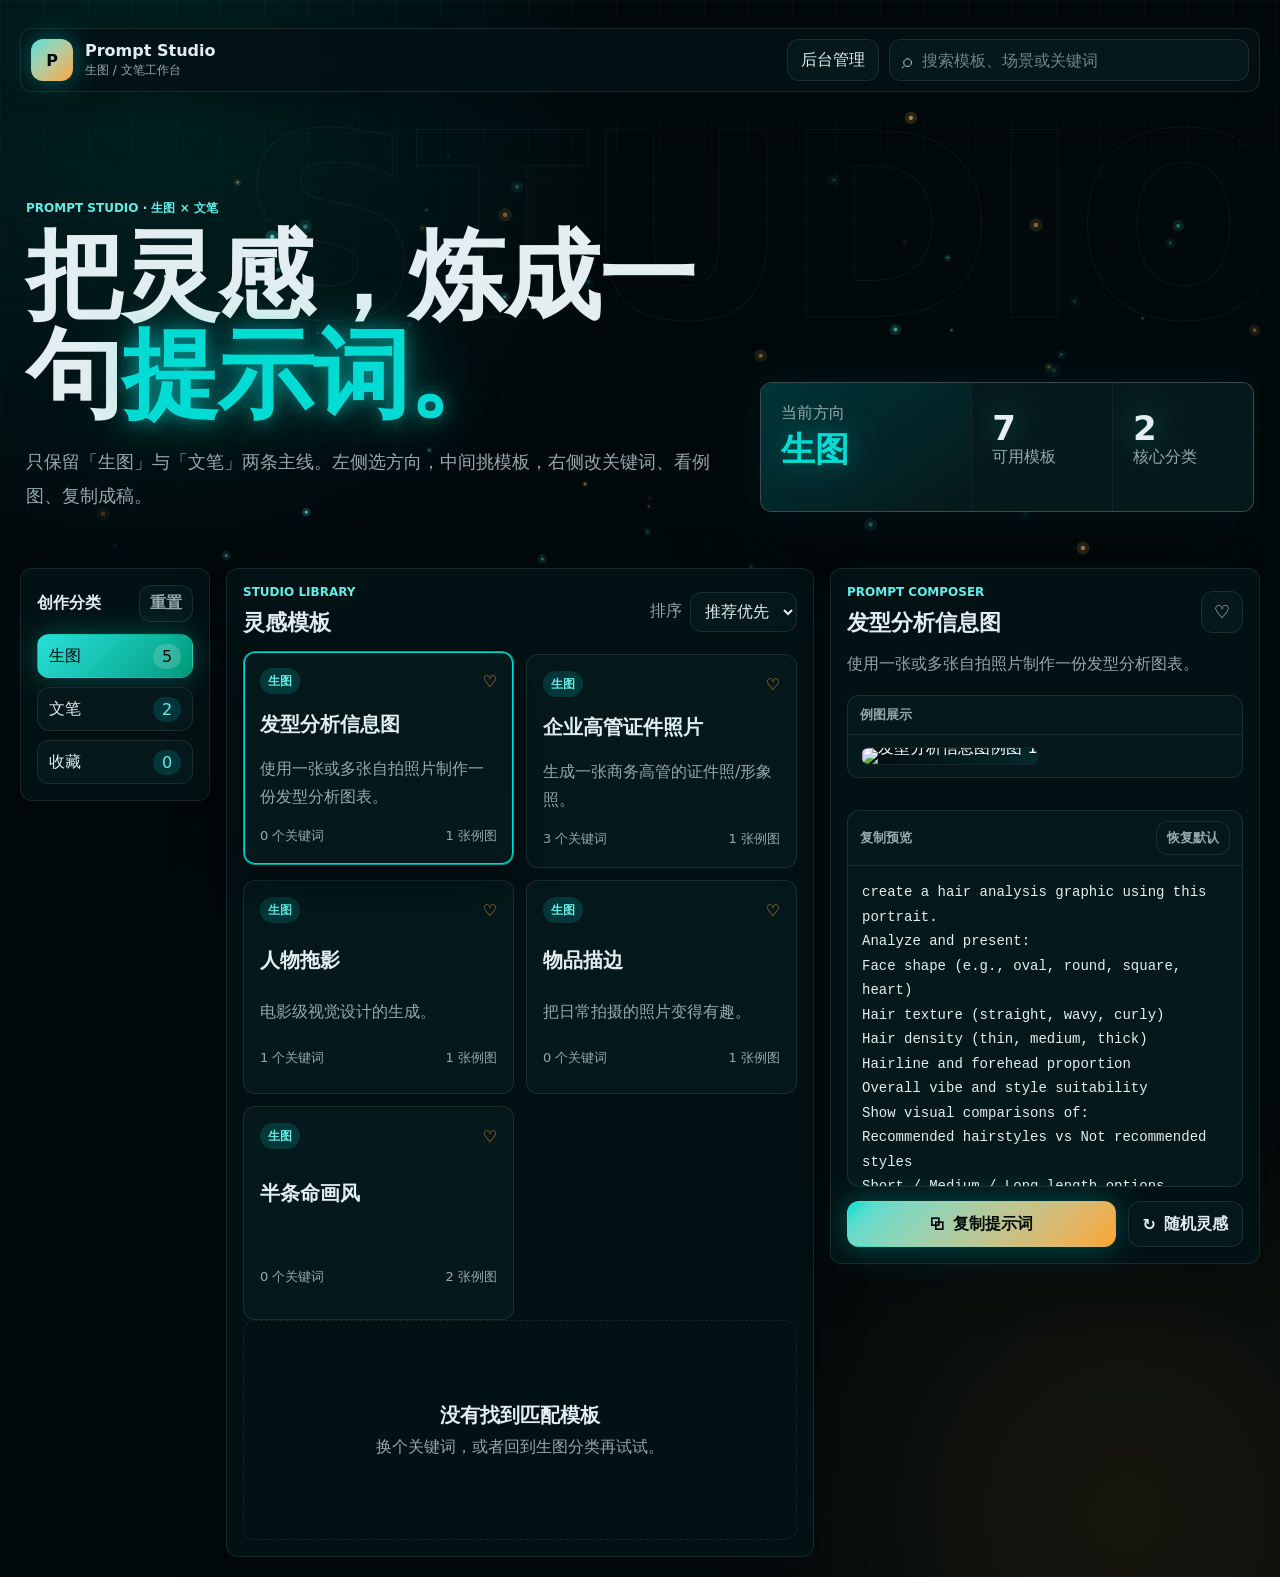
==== commit d886b9d4: "feat: 例图改用版本化 URL（唯一令牌），根治缓存脏读并可强缓存 命名从 t{短码}-{序号}.{ext} 改为 t{短码}-{序号}-{唯一令牌}.{ext}。 一个地址的内容从此永不变，带来" ====
--- a/index.html
+++ b/index.html
@@ -11,8 +11,8 @@
     <!-- 字体走系统栈，不引外部 CDN：国内访问 Google Fonts 会阻塞渲染导致白屏 -->
     <!-- 静态资源带版本号：JS/CSS 缓存 4 小时、HTML 每次最新，改完 JS 必须把 ?v= 加一，
          否则浏览器会拿「新 HTML + 旧 JS」，旧脚本找不到已删元素会整页崩溃（白屏）。 -->
-    <link rel="stylesheet" href="./styles.css?v=1.1.1" />
-    <link rel="stylesheet" href="./app-dark.css?v=1.1.1" />
+    <link rel="stylesheet" href="./styles.css?v=1.1.2" />
+    <link rel="stylesheet" href="./app-dark.css?v=1.1.2" />
     <script>
       window.addEventListener("error", function (event) {
         var box = document.getElementById("bootError");
@@ -163,7 +163,7 @@
 
     <div class="toast" id="toast" role="status" aria-live="polite"></div>
 
-    <script src="./script.js?v=1.1.1"></script>
+    <script src="./script.js?v=1.1.2"></script>
     <script>
       // hero 粒子流光背景（电青 + 琥珀），reduced-motion 下降级为静态帧
       (function () {
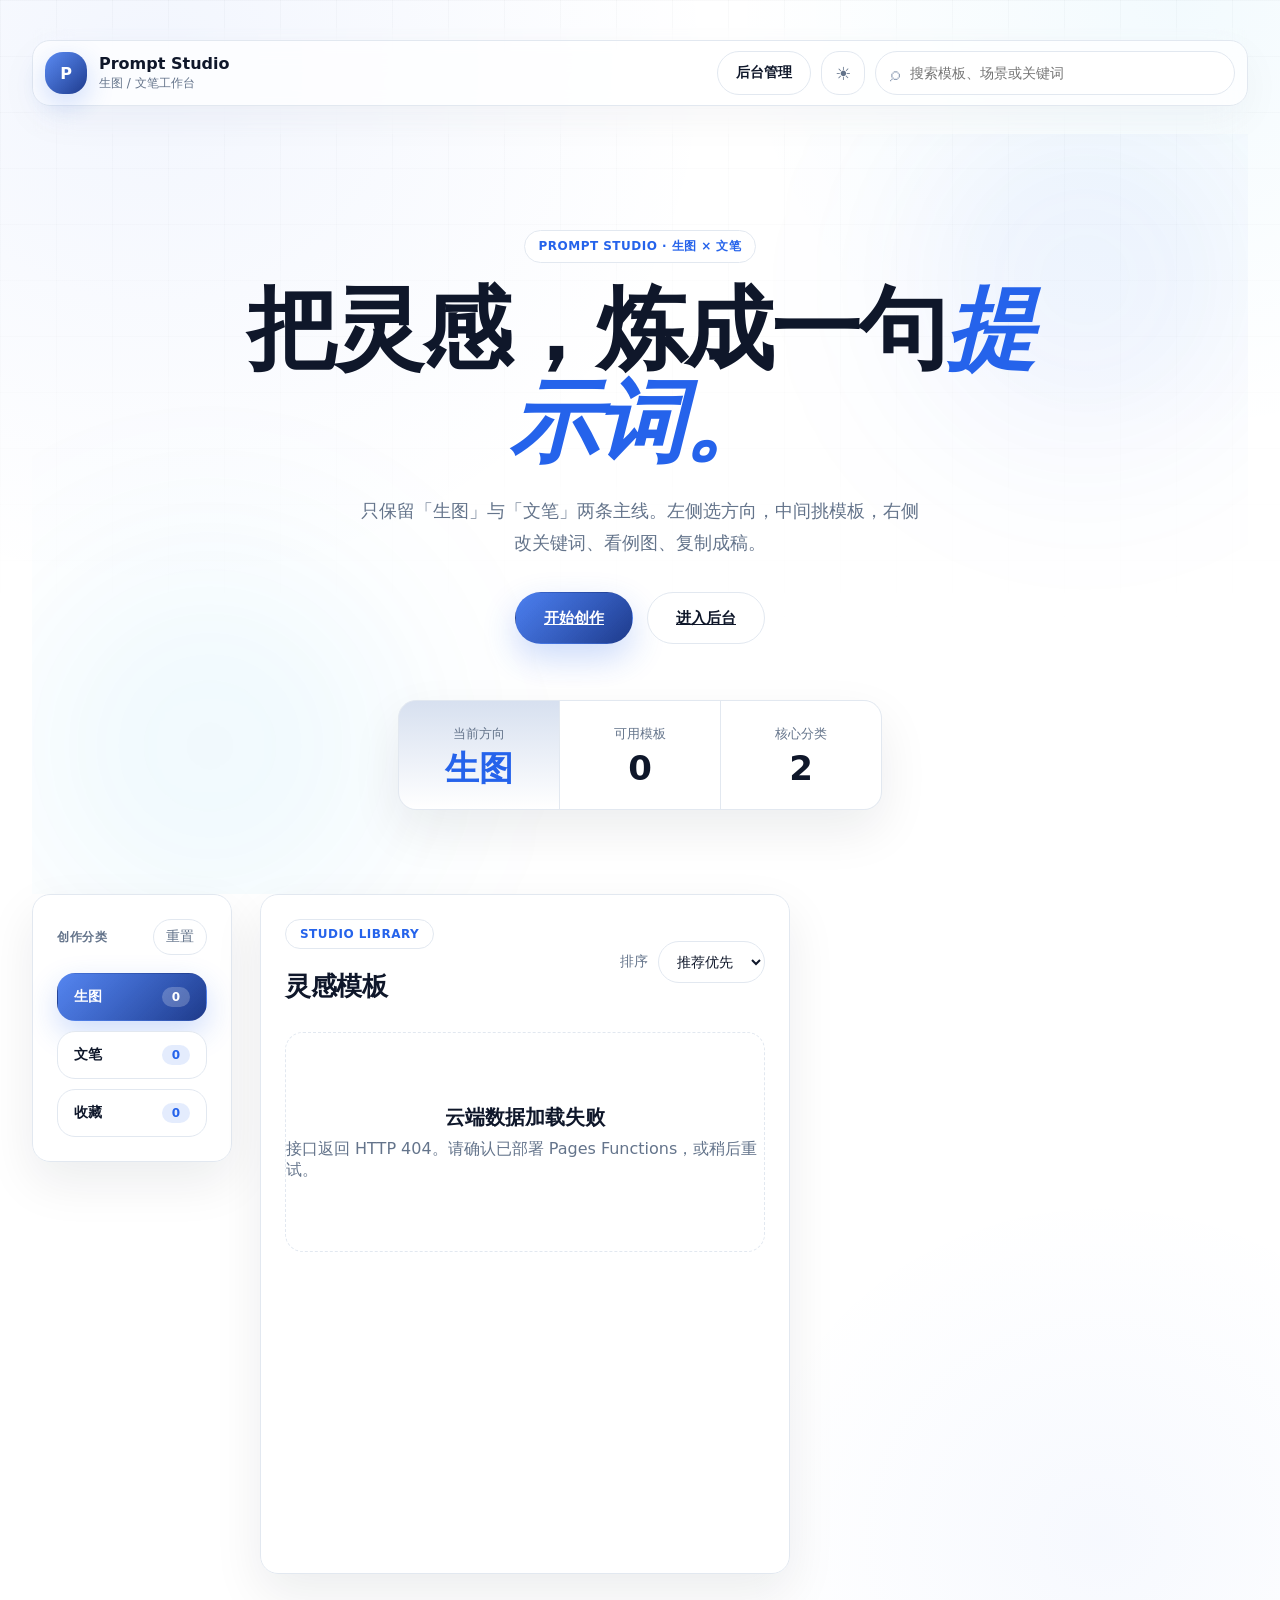
==== commit 6851b2a9: "v1.1.0" ====
--- a/index.html
+++ b/index.html
@@ -11,8 +11,8 @@
     <!-- 字体走系统栈，不引外部 CDN：国内访问 Google Fonts 会阻塞渲染导致白屏 -->
     <!-- 静态资源带版本号：JS/CSS 缓存 4 小时、HTML 每次最新，改完 JS 必须把 ?v= 加一，
          否则浏览器会拿「新 HTML + 旧 JS」，旧脚本找不到已删元素会整页崩溃（白屏）。 -->
-    <link rel="stylesheet" href="./styles.css?v=1.1.2" />
-    <link rel="stylesheet" href="./app-dark.css?v=1.1.2" />
+    <link rel="stylesheet" href="./styles.css?v=1.1.5" />
+    <link rel="stylesheet" href="./app-dark.css?v=1.1.5" />
     <script>
       window.addEventListener("error", function (event) {
         var box = document.getElementById("bootError");
@@ -39,6 +39,9 @@
 
           <div class="top-actions">
             <a class="admin-link" href="./admin.html">后台管理</a>
+            <button class="icon-button" id="themeToggle" type="button" aria-label="切换深色/浅色主题">
+              <span aria-hidden="true">☀</span>
+            </button>
             <label class="search-box">
               <span class="search-icon" aria-hidden="true">⌕</span>
               <input id="searchInput" type="search" placeholder="搜索模板、场景或关键词" />
@@ -49,32 +52,36 @@
 
       <main>
         <section class="hero">
-          <canvas id="heroCanvas" aria-hidden="true"></canvas>
-          <div class="hero-ghost" aria-hidden="true">STUDIO</div>
+          <div class="hero-blob hero-blob--top" aria-hidden="true"></div>
+          <div class="hero-blob hero-blob--bottom" aria-hidden="true"></div>
           <div class="hero-copy">
             <p class="eyebrow" data-reveal style="--i: 0">Prompt Studio · 生图 × 文笔</p>
             <h1 data-reveal style="--i: 1">把灵感，炼成一句<span class="accent">提示词。</span></h1>
-            <p data-reveal style="--i: 2">
+            <p class="hero-sub" data-reveal style="--i: 2">
               只保留「生图」与「文笔」两条主线。左侧选方向，中间挑模板，右侧改关键词、看例图、复制成稿。
             </p>
+            <div class="hero-actions" data-reveal style="--i: 3">
+              <a class="primary-button" href="#workspace">开始创作</a>
+              <a class="secondary-button" href="./admin.html">进入后台</a>
+            </div>
           </div>
-          <div class="hero-panel" aria-label="创作概览" data-reveal style="--i: 3">
-            <div class="hero-panel-feature">
-              <span>当前方向</span>
+          <div class="hero-stats" aria-label="创作概览" data-reveal style="--i: 4">
+            <div class="hero-stat hero-stat--feature">
+              <span class="hero-stat-label">当前方向</span>
               <strong id="heroCategory">生图</strong>
             </div>
-            <div>
+            <div class="hero-stat">
+              <span class="hero-stat-label">可用模板</span>
               <strong id="templateCount">0</strong>
-              <span>可用模板</span>
             </div>
-            <div>
+            <div class="hero-stat">
+              <span class="hero-stat-label">核心分类</span>
               <strong id="categoryCount">0</strong>
-              <span>核心分类</span>
             </div>
           </div>
         </section>
 
-        <section class="workspace" aria-label="提示词模板工作区">
+        <section class="workspace" id="workspace" aria-label="提示词模板工作区">
           <aside class="sidebar">
             <div class="section-title">
               <span>创作分类</span>
@@ -163,79 +170,6 @@
 
     <div class="toast" id="toast" role="status" aria-live="polite"></div>
 
-    <script src="./script.js?v=1.1.2"></script>
-    <script>
-      // hero 粒子流光背景（电青 + 琥珀），reduced-motion 下降级为静态帧
-      (function () {
-        var canvas = document.getElementById("heroCanvas");
-        if (!canvas || !canvas.getContext) return;
-        var ctx = canvas.getContext("2d");
-        var reduceMotion = window.matchMedia("(prefers-reduced-motion: reduce)").matches;
-        var W = 0, H = 0, dpr = 1, raf = null;
-        var particles = [];
-        var NEON = [
-          { glow: "rgba(96, 226, 214, " },
-          { glow: "rgba(255, 190, 96, " },
-        ];
-
-        function resize() {
-          dpr = Math.min(window.devicePixelRatio || 1, 2);
-          W = canvas.clientWidth;
-          H = canvas.clientHeight;
-          canvas.width = W * dpr;
-          canvas.height = H * dpr;
-          ctx.setTransform(dpr, 0, 0, dpr, 0, 0);
-          seed();
-        }
-        function make() {
-          return {
-            x: Math.random() * W,
-            y: Math.random() * H,
-            r: 0.6 + Math.random() * 1.8,
-            vx: (Math.random() - 0.5) * 0.2,
-            vy: -0.06 - Math.random() * 0.3,
-            hue: Math.random() < 0.6 ? 0 : 1,
-            a: 0.2 + Math.random() * 0.5,
-            tw: Math.random() * Math.PI * 2,
-            tws: 0.006 + Math.random() * 0.018,
-          };
-        }
-        function seed() {
-          var area = W * H;
-          var count = Math.min(110, Math.max(36, Math.round(area / 11000)));
-          particles = [];
-          for (var i = 0; i < count; i++) particles.push(make());
-        }
-        function step() {
-          ctx.clearRect(0, 0, W, H);
-          ctx.globalCompositeOperation = "lighter";
-          for (var i = 0; i < particles.length; i++) {
-            var p = particles[i];
-            p.x += p.vx + Math.sin(p.tw) * 0.1;
-            p.y += p.vy;
-            p.tw += p.tws;
-            if (p.y < -20) { p.y = H + 20; p.x = Math.random() * W; }
-            if (p.x < -20) p.x = W + 20;
-            if (p.x > W + 20) p.x = -20;
-            var alpha = p.a * (0.6 + 0.4 * Math.sin(p.tw));
-            var n = NEON[p.hue];
-            ctx.beginPath();
-            ctx.fillStyle = n.glow + alpha.toFixed(3) + ")";
-            ctx.arc(p.x, p.y, p.r, 0, Math.PI * 2);
-            ctx.fill();
-            ctx.beginPath();
-            ctx.fillStyle = n.glow + (alpha * 0.3).toFixed(3) + ")";
-            ctx.arc(p.x, p.y, p.r * 3, 0, Math.PI * 2);
-            ctx.fill();
-          }
-          ctx.globalCompositeOperation = "source-over";
-        }
-        function loop() { step(); raf = requestAnimationFrame(loop); }
-
-        resize();
-        window.addEventListener("resize", resize);
-        if (reduceMotion) { step(); } else { raf = requestAnimationFrame(loop); }
-      })();
-    </script>
+    <script src="./script.js?v=1.1.5"></script>
   </body>
 </html>
--- a/styles.css
+++ b/styles.css
@@ -1,38 +1,68 @@
 :root {
   color-scheme: light;
-  --bg: #edf4f2;
-  --surface: rgba(255, 255, 255, 0.78);
+
+  /* Billow SaaS 风格：纯白底 + 电光蓝主色 + 深海军文字 */
+  --bg: #ffffff;
+  --surface: rgba(255, 255, 255, 0.82);
   --surface-strong: #ffffff;
-  --surface-soft: #f5faf8;
-  --text: #17201f;
-  --muted: #687877;
-  --line: rgba(23, 32, 31, 0.12);
-  --accent: #0e8f7e;
-  --accent-strong: #075f56;
-  --accent-soft: rgba(14, 143, 126, 0.12);
-  --ink: #213a5c;
-  --warm: #c87f45;
-  --danger: #c24141;
-  --shadow: 0 24px 70px rgba(23, 32, 31, 0.12);
-  --radius: 8px;
+  --surface-soft: #f8fafc;
+  --surface-weak: #f1f5f9;
+  --text: #0f172a;
+  --muted: #64748b;
+  --muted-weak: #94a3b8;
+  --line: #e2e8f0;
+  --line-strong: #cbd5e1;
+
+  --accent: #2563eb;
+  --accent-strong: #1d4ed8;
+  --accent-soft: rgba(37, 99, 235, 0.12);
+  --accent-weak: rgba(37, 99, 235, 0.06);
+  --ink: #1e3a8a;
+  --warm: #f59e0b;
+  --warm-soft: rgba(245, 158, 11, 0.12);
+  --danger: #dc2626;
+  --danger-soft: rgba(220, 38, 38, 0.10);
+
+  --shadow: 0 20px 50px rgba(15, 23, 42, 0.08);
+  --shadow-lg: 0 28px 70px rgba(15, 23, 42, 0.12);
+  --radius: 18px;
+  --radius-pill: 999px;
+
+  --font-sans: "PingFang SC", "HarmonyOS Sans SC", "Microsoft YaHei",
+    "Noto Sans SC", ui-sans-serif, system-ui, -apple-system, BlinkMacSystemFont,
+    "Segoe UI", sans-serif;
+  --font-serif: "Songti SC", "STSong", "Noto Serif SC", "SimSun", Georgia,
+    "Times New Roman", serif;
+
+  --ease-out-quart: cubic-bezier(0.25, 1, 0.5, 1);
+  --ease-out-expo: cubic-bezier(0.16, 1, 0.3, 1);
 }
 
 [data-theme="dark"] {
   color-scheme: dark;
-  --bg: #101817;
-  --surface: rgba(24, 33, 32, 0.8);
-  --surface-strong: #1d2928;
-  --surface-soft: #162221;
-  --text: #edf7f4;
-  --muted: #9fb0ad;
-  --line: rgba(237, 247, 244, 0.14);
-  --accent: #65d6c5;
-  --accent-strong: #a7f2e7;
-  --accent-soft: rgba(101, 214, 197, 0.14);
-  --ink: #9dbdf2;
-  --warm: #f0ad72;
-  --danger: #ff7f7f;
-  --shadow: 0 28px 80px rgba(0, 0, 0, 0.38);
+  --bg: #0b1120;
+  --surface: rgba(15, 23, 42, 0.78);
+  --surface-strong: #151e2e;
+  --surface-soft: #111827;
+  --surface-weak: #1e293b;
+  --text: #f8fafc;
+  --muted: #94a3b8;
+  --muted-weak: #64748b;
+  --line: rgba(148, 163, 184, 0.14);
+  --line-strong: rgba(148, 163, 184, 0.24);
+
+  --accent: #60a5fa;
+  --accent-strong: #93c5fd;
+  --accent-soft: rgba(96, 165, 250, 0.15);
+  --accent-weak: rgba(96, 165, 250, 0.08);
+  --ink: #93c5fd;
+  --warm: #fbbf24;
+  --warm-soft: rgba(251, 191, 36, 0.15);
+  --danger: #f87171;
+  --danger-soft: rgba(248, 113, 113, 0.12);
+
+  --shadow: 0 24px 60px rgba(0, 0, 0, 0.38);
+  --shadow-lg: 0 32px 80px rgba(0, 0, 0, 0.46);
 }
 
 * {
@@ -46,13 +76,12 @@
 body {
   min-width: 320px;
   margin: 0;
-  font-family:
-    Inter, ui-sans-serif, system-ui, -apple-system, BlinkMacSystemFont, "Segoe UI",
-    "Microsoft YaHei", sans-serif;
+  font-family: var(--font-sans);
   color: var(--text);
   background:
-    linear-gradient(120deg, rgba(14, 143, 126, 0.13), transparent 32%),
-    linear-gradient(220deg, rgba(33, 58, 92, 0.12), transparent 28%),
+    radial-gradient(80% 60% at 12% 4%, rgba(37, 99, 235, 0.06), transparent 55%),
+    radial-gradient(70% 55% at 92% 0%, rgba(14, 165, 233, 0.05), transparent 50%),
+    radial-gradient(60% 45% at 86% 96%, rgba(37, 99, 235, 0.04), transparent 48%),
     var(--bg);
 }
 
@@ -63,10 +92,10 @@
   pointer-events: none;
   content: "";
   background-image:
-    linear-gradient(rgba(23, 32, 31, 0.05) 1px, transparent 1px),
-    linear-gradient(90deg, rgba(23, 32, 31, 0.05) 1px, transparent 1px);
-  background-size: 44px 44px;
-  mask-image: linear-gradient(to bottom, #000, transparent 78%);
+    linear-gradient(rgba(15, 23, 42, 0.025) 1px, transparent 1px),
+    linear-gradient(90deg, rgba(15, 23, 42, 0.025) 1px, transparent 1px);
+  background-size: 56px 56px;
+  mask-image: linear-gradient(to bottom, #000, transparent 72%);
 }
 
 button,
@@ -81,16 +110,16 @@
 }
 
 .app-shell {
-  width: min(1480px, 100%);
+  width: min(1400px, 100%);
   margin: 0 auto;
-  padding: 20px;
+  padding: 28px 32px;
 }
 
 .site-header {
   position: sticky;
   top: 0;
   z-index: 20;
-  padding: 8px 0 16px;
+  padding: 12px 0 28px;
   backdrop-filter: blur(18px);
 }
 
@@ -99,11 +128,11 @@
   align-items: center;
   justify-content: space-between;
   gap: 16px;
-  padding: 10px;
-  border: 1px solid var(--line);
-  border-radius: var(--radius);
-  background: color-mix(in srgb, var(--surface) 92%, transparent);
-  box-shadow: 0 16px 46px rgba(23, 32, 31, 0.07);
+  padding: 10px 12px;
+  border: 1px solid var(--line);
+  border-radius: var(--radius);
+  background: color-mix(in srgb, var(--surface) 86%, transparent);
+  box-shadow: 0 14px 40px rgba(15, 23, 42, 0.04);
 }
 
 .brand {
@@ -125,8 +154,9 @@
   color: #fff;
   font-weight: 900;
   background:
-    linear-gradient(135deg, rgba(255, 255, 255, 0.2), transparent),
+    linear-gradient(135deg, rgba(255, 255, 255, 0.25), transparent),
     linear-gradient(135deg, var(--accent), var(--ink));
+  box-shadow: 0 10px 28px rgba(37, 99, 235, 0.22);
 }
 
 .brand strong,
@@ -161,20 +191,24 @@
   color: var(--text);
   background: var(--surface-strong);
   transition:
-    transform 170ms ease,
-    border-color 170ms ease,
-    background 170ms ease,
-    box-shadow 170ms ease;
+    transform 180ms var(--ease-out-quart),
+    border-color 180ms var(--ease-out-quart),
+    background 180ms var(--ease-out-quart),
+    box-shadow 180ms var(--ease-out-quart);
 }
 
 .admin-link {
   display: inline-flex;
   align-items: center;
   justify-content: center;
-  min-height: 42px;
-  padding: 0 13px;
+  min-height: 44px;
+  padding: 0 18px;
+  border-radius: var(--radius-pill);
   text-decoration: none;
   white-space: nowrap;
+  font-weight: 600;
+  font-size: 14px;
+  color: var(--text);
 }
 
 .admin-link:hover,
@@ -183,8 +217,8 @@
 .secondary-button:hover,
 .category-button:hover {
   transform: translateY(-1px);
-  border-color: color-mix(in srgb, var(--accent) 55%, var(--line));
-  box-shadow: 0 12px 30px rgba(23, 32, 31, 0.08);
+  border-color: var(--line-strong);
+  box-shadow: 0 12px 30px rgba(15, 23, 42, 0.08);
 }
 
 .search-box {
@@ -192,8 +226,10 @@
   align-items: center;
   gap: 8px;
   width: min(360px, 42vw);
-  min-height: 42px;
-  padding: 0 12px;
+  min-height: 44px;
+  padding: 0 14px;
+  border-radius: var(--radius-pill);
+  background: var(--surface-strong);
 }
 
 .search-box input {
@@ -203,68 +239,143 @@
   outline: 0;
   color: var(--text);
   background: transparent;
+  font-size: 14px;
 }
 
 .search-icon {
-  color: var(--muted);
+  color: var(--muted-weak);
   font-size: 20px;
 }
 
 .icon-button {
   display: grid;
-  width: 42px;
-  height: 42px;
+  width: 44px;
+  height: 44px;
   flex: 0 0 auto;
   place-items: center;
+  border-radius: var(--radius);
   font-size: 18px;
+  color: var(--muted);
 }
 
 .text-button {
-  padding: 7px 10px;
-  color: var(--muted);
+  padding: 8px 12px;
+  border-radius: var(--radius);
+  color: var(--muted);
+  font-size: 14px;
+  font-weight: 500;
 }
 
 .hero {
-  display: grid;
-  grid-template-columns: minmax(0, 1.18fr) minmax(280px, 0.82fr);
-  align-items: end;
-  gap: 24px;
-  min-height: 340px;
-  padding: 54px 6px 38px;
+  position: relative;
+  display: flex;
+  flex-direction: column;
+  align-items: center;
+  gap: 56px;
+  min-height: 520px;
+  padding: 96px 8px 84px;
+  text-align: center;
+  overflow: hidden;
+}
+
+.hero-blob {
+  position: absolute;
+  z-index: 0;
+  pointer-events: none;
+  filter: blur(80px);
+  border-radius: 50%;
+  opacity: 0.55;
+}
+
+.hero-blob--top {
+  top: -15%;
+  right: -8%;
+  width: 520px;
+  height: 520px;
+  background: radial-gradient(circle, rgba(37, 99, 235, 0.18), transparent 70%);
+}
+
+.hero-blob--bottom {
+  bottom: -20%;
+  left: -10%;
+  width: 600px;
+  height: 600px;
+  background: radial-gradient(circle, rgba(14, 165, 233, 0.16), transparent 70%);
 }
 
 .hero-copy {
-  max-width: 880px;
+  position: relative;
+  z-index: 1;
+  max-width: 820px;
+  margin: 0 auto;
 }
 
 .eyebrow {
-  margin: 0 0 9px;
-  color: var(--accent-strong);
+  display: inline-flex;
+  align-items: center;
+  gap: 6px;
+  margin: 0 0 20px;
+  padding: 7px 14px;
+  border: 1px solid var(--line);
+  border-radius: var(--radius-pill);
+  color: var(--accent);
+  background: var(--surface-strong);
   font-size: 12px;
-  font-weight: 850;
-  letter-spacing: 0;
+  font-weight: 700;
+  letter-spacing: 0.04em;
   text-transform: uppercase;
 }
 
 .hero h1 {
-  max-width: 940px;
-  margin: 0;
-  font-size: clamp(42px, 7vw, 88px);
-  line-height: 0.98;
-  letter-spacing: 0;
-}
-
-.hero p:not(.eyebrow) {
-  max-width: 760px;
-  margin: 20px 0 0;
+  max-width: 900px;
+  margin: 0 auto;
+  font-family: var(--font-serif);
+  font-size: clamp(48px, 7vw, 96px);
+  font-weight: 700;
+  line-height: 1.04;
+  letter-spacing: -0.03em;
+}
+
+.hero h1 .accent {
+  color: var(--accent);
+  font-style: italic;
+}
+
+[data-theme="dark"] .hero-blob--top {
+  background: radial-gradient(circle, rgba(96, 165, 250, 0.18), transparent 70%);
+}
+
+[data-theme="dark"] .hero-blob--bottom {
+  background: radial-gradient(circle, rgba(56, 189, 248, 0.14), transparent 70%);
+}
+
+.hero-sub {
+  max-width: 560px;
+  margin: 26px auto 0;
   color: var(--muted);
   font-size: 18px;
-  line-height: 1.85;
-}
-
-.hero-panel {
-  display: grid;
-  grid-template-columns: 1.2fr 0.8fr 0.8fr;
+  line-height: 1.75;
+}
+
+.hero-actions {
+  display: inline-flex;
+  align-items: center;
+  gap: 14px;
+  margin-top: 34px;
+}
+
+.hero-actions .primary-button,
+.hero-actions .secondary-button {
+  min-height: 52px;
+  padding: 0 28px;
+  font-size: 15px;
+}
+
+.hero-stats {
+  position: relative;
+  z-index: 1;
+  display: inline-grid;
+  grid-template-columns: repeat(3, 1fr);
   gap: 1px;
   overflow: hidden;
   border: 1px solid var(--line);
@@ -273,37 +384,41 @@
   box-shadow: var(--shadow);
 }
 
-.hero-panel div {
-  min-height: 128px;
-  padding: 20px;
-  background:
-    linear-gradient(145deg, color-mix(in srgb, var(--surface-strong) 92%, var(--accent-soft)), var(--surface-strong));
-}
-
-.hero-panel-feature {
-  background:
-    linear-gradient(145deg, color-mix(in srgb, var(--accent) 15%, var(--surface-strong)), var(--surface-strong)) !important;
-}
-
-.hero-panel strong,
-.hero-panel span {
-  display: block;
-}
-
-.hero-panel strong {
-  margin-top: 8px;
+.hero-stat {
+  display: flex;
+  flex-direction: column;
+  align-items: center;
+  gap: 8px;
+  min-width: 160px;
+  padding: 24px 32px;
+  background: var(--surface-strong);
+}
+
+.hero-stat--feature {
+  background: linear-gradient(180deg, var(--accent-weak), var(--surface-strong));
+}
+
+.hero-stat-label {
+  color: var(--muted);
+  font-size: 13px;
+  font-weight: 500;
+}
+
+.hero-stat strong {
   font-size: 34px;
-  line-height: 1.05;
-}
-
-.hero-panel span {
-  color: var(--muted);
+  line-height: 1;
+  font-weight: 700;
+  color: var(--text);
+}
+
+.hero-stat--feature strong {
+  color: var(--accent);
 }
 
 .workspace {
   display: grid;
-  grid-template-columns: 190px minmax(0, 1fr) minmax(360px, 430px);
-  gap: 16px;
+  grid-template-columns: 200px minmax(0, 1fr) minmax(360px, 430px);
+  gap: 28px;
   align-items: start;
 }
 
@@ -315,8 +430,8 @@
   min-width: 0;
   border: 1px solid var(--line);
   border-radius: var(--radius);
-  background: color-mix(in srgb, var(--surface) 95%, transparent);
-  box-shadow: 0 16px 45px rgba(23, 32, 31, 0.06);
+  background: color-mix(in srgb, var(--surface) 90%, transparent);
+  box-shadow: var(--shadow);
   backdrop-filter: blur(18px);
 }
 
@@ -324,7 +439,7 @@
 .editor-panel,
 .admin-list-panel {
   position: sticky;
-  top: 96px;
+  top: 108px;
 }
 
 .sidebar,
@@ -332,7 +447,7 @@
 .template-area,
 .admin-list-panel,
 .admin-editor-panel {
-  padding: 16px;
+  padding: 24px;
 }
 
 .section-title,
@@ -347,13 +462,17 @@
 }
 
 .section-title {
-  margin-bottom: 12px;
-  font-weight: 850;
+  margin-bottom: 18px;
+  font-size: 12px;
+  font-weight: 700;
+  letter-spacing: 0.06em;
+  text-transform: uppercase;
+  color: var(--muted);
 }
 
 .category-list {
   display: grid;
-  gap: 9px;
+  gap: 10px;
 }
 
 .category-button {
@@ -361,9 +480,12 @@
   align-items: center;
   justify-content: space-between;
   width: 100%;
-  min-height: 44px;
-  padding: 0 11px;
+  min-height: 48px;
+  padding: 0 16px;
+  border-radius: var(--radius);
   text-align: left;
+  font-size: 14px;
+  font-weight: 600;
 }
 
 .category-button span:first-child {
@@ -372,24 +494,27 @@
 
 .category-button .count {
   min-width: 28px;
-  padding: 3px 7px;
-  border-radius: 999px;
-  color: var(--accent-strong);
+  padding: 3px 8px;
+  border-radius: var(--radius-pill);
+  color: var(--accent);
   text-align: center;
   background: var(--accent-soft);
+  font-size: 12px;
+  font-weight: 700;
 }
 
 .category-button.active {
   border-color: transparent;
   color: #fff;
   background:
-    linear-gradient(135deg, rgba(255, 255, 255, 0.18), transparent),
+    linear-gradient(135deg, rgba(255, 255, 255, 0.22), transparent),
     linear-gradient(135deg, var(--accent), var(--ink));
+  box-shadow: 0 12px 30px rgba(37, 99, 235, 0.22);
 }
 
 .category-button.active .count {
   color: #fff;
-  background: rgba(255, 255, 255, 0.2);
+  background: rgba(255, 255, 255, 0.22);
 }
 
 .template-area {
@@ -397,66 +522,96 @@
 }
 
 .toolbar {
-  margin-bottom: 16px;
+  margin-bottom: 28px;
 }
 
 .toolbar h2,
 .editor-header h2 {
   margin: 0;
-  font-size: 22px;
+  font-family: var(--font-serif);
+  font-size: 26px;
+  font-weight: 700;
+  letter-spacing: -0.01em;
 }
 
 .sort-wrap {
   display: flex;
   align-items: center;
-  gap: 8px;
-  color: var(--muted);
+  gap: 10px;
+  color: var(--muted);
+  font-size: 14px;
+  font-weight: 500;
 }
 
 .sort-wrap select,
 .field select {
-  min-height: 40px;
-  border: 1px solid var(--line);
-  border-radius: var(--radius);
+  min-height: 42px;
+  border: 1px solid var(--line);
+  border-radius: var(--radius-pill);
   color: var(--text);
   background: var(--surface-strong);
   outline: 0;
+  font-size: 14px;
 }
 
 .sort-wrap select {
-  padding: 0 10px;
+  padding: 0 14px;
 }
 
 .template-grid {
   display: grid;
-  grid-template-columns: repeat(2, minmax(0, 1fr));
-  gap: 12px;
+  grid-template-columns: repeat(auto-fill, minmax(280px, 1fr));
+  gap: 22px;
 }
 
 .template-card {
-  display: grid;
-  gap: 14px;
-  min-height: 214px;
-  padding: 16px;
+  position: relative;
+  display: grid;
+  gap: 18px;
+  min-height: 240px;
+  padding: 26px;
   border: 1px solid var(--line);
   border-radius: var(--radius);
   color: inherit;
   text-align: left;
   background:
-    linear-gradient(180deg, color-mix(in srgb, var(--surface-strong) 96%, var(--accent-soft)), var(--surface-strong));
+    linear-gradient(180deg, var(--surface-strong) 70%, var(--accent-weak)),
+    var(--surface-strong);
+  transition:
+    transform 220ms var(--ease-out-quart),
+    border-color 220ms var(--ease-out-quart),
+    box-shadow 220ms var(--ease-out-quart);
+  overflow: hidden;
+}
+
+.template-card::before {
+  position: absolute;
+  top: 0;
+  left: 0;
+  right: 0;
+  height: 4px;
+  content: "";
+  background: linear-gradient(90deg, var(--accent), var(--ink));
+  opacity: 0;
+  transition: opacity 220ms var(--ease-out-quart);
 }
 
 .template-card:hover,
 .template-card.active {
-  transform: translateY(-3px);
-  border-color: color-mix(in srgb, var(--accent) 62%, var(--line));
-  box-shadow: 0 18px 42px rgba(23, 32, 31, 0.1);
+  transform: translateY(-4px);
+  border-color: var(--line-strong);
+  box-shadow: var(--shadow-lg);
+}
+
+.template-card.active::before,
+.template-card:hover::before {
+  opacity: 1;
 }
 
 .template-card.active {
   box-shadow:
-    inset 0 0 0 1px var(--accent),
-    0 18px 42px rgba(23, 32, 31, 0.1);
+    inset 0 0 0 1.5px var(--accent),
+    var(--shadow-lg);
 }
 
 .card-topline,
@@ -467,16 +622,36 @@
   gap: 10px;
 }
 
+/* 卡片里塞了星级后可能放不下，允许换行 */
+.card-meta {
+  flex-wrap: wrap;
+  gap: 10px;
+}
+
 .tag {
   display: inline-flex;
   align-items: center;
-  min-height: 26px;
-  padding: 3px 8px;
-  border-radius: 999px;
-  color: var(--accent-strong);
+  gap: 6px;
+  min-height: 28px;
+  padding: 4px 12px;
+  border-radius: var(--radius-pill);
+  color: var(--accent);
   font-size: 12px;
-  font-weight: 850;
+  font-weight: 700;
   background: var(--accent-soft);
+}
+
+.tag::before {
+  content: "";
+  width: 7px;
+  height: 7px;
+  border-radius: 50%;
+  background: currentColor;
+}
+
+.template-card[data-category="文笔"] .tag {
+  color: var(--warm);
+  background: var(--warm-soft);
 }
 
 .favorite {
@@ -486,40 +661,46 @@
 .template-card h3 {
   margin: 0;
   font-size: 20px;
+  font-weight: 700;
   line-height: 1.35;
+  letter-spacing: -0.01em;
 }
 
 .template-card p,
 .editor-desc {
   margin: 0;
   color: var(--muted);
+  line-height: 1.65;
+}
+
+.card-meta {
+  color: var(--muted);
+  font-size: 13px;
+  font-weight: 500;
+}
+
+.editor-desc {
+  margin: 14px 0 22px;
+  font-size: 15px;
   line-height: 1.7;
 }
 
-.card-meta {
-  color: var(--muted);
-  font-size: 13px;
-}
-
-.editor-desc {
-  margin: 12px 0 18px;
-}
-
 .variables-form {
   display: grid;
-  gap: 12px;
+  gap: 16px;
 }
 
 .field {
   display: grid;
-  gap: 7px;
+  gap: 8px;
 }
 
 .field label,
 .field span {
   color: var(--muted);
   font-size: 13px;
-  font-weight: 850;
+  font-weight: 600;
+  letter-spacing: 0.02em;
 }
 
 .field input,
@@ -527,7 +708,7 @@
 .field select {
   width: 100%;
   border: 1px solid var(--line);
-  border-radius: var(--radius);
+  border-radius: calc(var(--radius) * 0.55);
   color: var(--text);
   background: var(--surface-strong);
   outline: 0;
@@ -535,13 +716,13 @@
 
 .field input,
 .field select {
-  min-height: 42px;
-  padding: 0 11px;
+  min-height: 46px;
+  padding: 0 14px;
 }
 
 .field textarea {
-  min-height: 94px;
-  padding: 10px 11px;
+  min-height: 110px;
+  padding: 12px 14px;
   resize: vertical;
 }
 
@@ -551,11 +732,11 @@
 .search-box:focus-within,
 .sort-wrap select:focus {
   border-color: var(--accent);
-  box-shadow: 0 0 0 3px var(--accent-soft);
+  box-shadow: 0 0 0 4px var(--accent-soft);
 }
 
 .example-gallery {
-  margin: 0 0 16px;
+  margin: 0 0 20px;
   overflow: hidden;
   border: 1px solid var(--line);
   border-radius: var(--radius);
@@ -565,8 +746,8 @@
 .example-gallery-grid {
   display: grid;
   grid-template-columns: repeat(2, minmax(0, 1fr));
-  gap: 10px;
-  padding: 12px;
+  gap: 14px;
+  padding: 16px;
 }
 
 .example-card {
@@ -576,16 +757,20 @@
   padding: 0;
   overflow: hidden;
   border: 1px solid var(--line);
-  border-radius: var(--radius);
+  border-radius: calc(var(--radius) * 0.55);
   background: var(--surface-soft);
   line-height: 0;
   cursor: zoom-in;
+  transition:
+    transform 200ms var(--ease-out-quart),
+    border-color 200ms var(--ease-out-quart),
+    box-shadow 200ms var(--ease-out-quart);
 }
 
 .example-card:hover {
   transform: translateY(-2px);
-  border-color: color-mix(in srgb, var(--accent) 60%, var(--line));
-  box-shadow: 0 14px 32px rgba(23, 32, 31, 0.12);
+  border-color: var(--line-strong);
+  box-shadow: 0 14px 32px rgba(15, 23, 42, 0.1);
 }
 
 .example-card img {
@@ -611,17 +796,17 @@
 .example-empty {
   display: grid;
   grid-column: 1 / -1;
-  gap: 5px;
-  min-height: 100px;
+  gap: 6px;
+  min-height: 110px;
   align-content: center;
-  padding: 14px;
+  padding: 16px;
   border: 1px dashed var(--line);
   border-radius: var(--radius);
-  background: color-mix(in srgb, var(--surface-soft) 80%, var(--accent-soft));
+  background: var(--surface-soft);
 }
 
 .preview-card {
-  margin-top: 16px;
+  margin-top: 20px;
   overflow: hidden;
   border: 1px solid var(--line);
   border-radius: var(--radius);
@@ -629,17 +814,18 @@
 }
 
 .preview-topline {
-  padding: 10px 12px;
+  padding: 12px 16px;
   border-bottom: 1px solid var(--line);
   color: var(--muted);
   font-size: 13px;
-  font-weight: 850;
+  font-weight: 700;
+  letter-spacing: 0.02em;
 }
 
 pre {
   max-height: 320px;
   margin: 0;
-  padding: 14px;
+  padding: 16px;
   overflow: auto;
   white-space: pre-wrap;
   word-break: break-word;
@@ -650,7 +836,7 @@
 }
 
 .editor-actions {
-  margin-top: 14px;
+  margin-top: 18px;
 }
 
 .primary-button,
@@ -659,9 +845,11 @@
   align-items: center;
   justify-content: center;
   gap: 8px;
-  min-height: 46px;
-  padding: 0 14px;
-  font-weight: 850;
+  min-height: 48px;
+  padding: 0 22px;
+  border-radius: var(--radius-pill);
+  font-weight: 700;
+  font-size: 14px;
 }
 
 .primary-button {
@@ -669,13 +857,14 @@
   border-color: transparent;
   color: #fff;
   background:
-    linear-gradient(135deg, rgba(255, 255, 255, 0.16), transparent),
+    linear-gradient(135deg, rgba(255, 255, 255, 0.18), transparent),
     linear-gradient(135deg, var(--accent), var(--ink));
+  box-shadow: 0 14px 34px rgba(37, 99, 235, 0.24);
 }
 
 .primary-button:hover {
   transform: translateY(-1px);
-  box-shadow: 0 16px 34px rgba(14, 143, 126, 0.22);
+  box-shadow: 0 18px 42px rgba(37, 99, 235, 0.32);
 }
 
 .primary-button:disabled {
@@ -686,6 +875,7 @@
 .secondary-button {
   color: var(--text);
   background: var(--surface-strong);
+  border-color: var(--line);
 }
 
 .empty-state {
@@ -762,7 +952,7 @@
   position: absolute;
   inset: 0;
   border: 0;
-  background: rgba(7, 16, 15, 0.78);
+  background: rgba(15, 23, 42, 0.82);
   backdrop-filter: blur(14px);
 }
 
@@ -772,10 +962,10 @@
   display: grid;
   max-width: min(1120px, calc(100vw - 48px));
   max-height: calc(100vh - 48px);
-  border: 1px solid rgba(255, 255, 255, 0.18);
-  border-radius: var(--radius);
-  background: #07100f;
-  box-shadow: 0 30px 90px rgba(0, 0, 0, 0.42);
+  border: 1px solid var(--line);
+  border-radius: var(--radius);
+  background: var(--surface-strong);
+  box-shadow: 0 30px 90px rgba(15, 23, 42, 0.22);
 }
 
 .lightbox-panel img {
@@ -788,32 +978,45 @@
 
 .lightbox-close {
   position: absolute;
-  top: 10px;
-  right: 10px;
+  top: 12px;
+  right: 12px;
   z-index: 2;
-  color: #fff;
-  background: rgba(7, 16, 15, 0.72);
-  border-color: rgba(255, 255, 255, 0.2);
+  color: var(--text);
+  background: var(--surface-soft);
+  border-color: var(--line);
 }
 
 .admin-hero {
-  display: grid;
-  grid-template-columns: minmax(0, 1fr) auto;
-  gap: 20px;
-  align-items: end;
-  padding: 42px 6px 28px;
+  position: relative;
+  display: flex;
+  flex-direction: column;
+  align-items: center;
+  gap: 28px;
+  padding: 72px 8px 48px;
+  text-align: center;
+  overflow: hidden;
+}
+
+.admin-hero-copy {
+  position: relative;
+  z-index: 1;
+  max-width: 720px;
 }
 
 .admin-hero h1 {
   margin: 0;
-  font-size: clamp(34px, 5vw, 64px);
-  line-height: 1.04;
-}
-
-.admin-hero p:not(.eyebrow) {
-  max-width: 700px;
-  margin: 14px 0 0;
-  color: var(--muted);
+  font-family: var(--font-serif);
+  font-size: clamp(38px, 5.5vw, 72px);
+  font-weight: 700;
+  line-height: 1.05;
+  letter-spacing: -0.02em;
+}
+
+.admin-hero-sub {
+  max-width: 540px;
+  margin: 18px auto 0;
+  color: var(--muted);
+  font-size: 17px;
   line-height: 1.75;
 }
 
@@ -822,24 +1025,35 @@
 .admin-bottom-actions {
   display: flex;
   align-items: center;
-  gap: 10px;
+  justify-content: center;
+  gap: 12px;
+}
+
+.admin-actions {
+  margin-top: 28px;
+}
+
+.admin-actions .primary-button {
+  min-height: 52px;
+  padding: 0 28px;
+  font-size: 15px;
 }
 
 .admin-workspace {
   display: grid;
   grid-template-columns: minmax(270px, 350px) minmax(0, 1fr);
-  gap: 16px;
+  gap: 28px;
   align-items: start;
 }
 
 .admin-search {
   width: 100%;
-  margin-bottom: 12px;
+  margin-bottom: 16px;
 }
 
 .admin-template-list {
   display: grid;
-  gap: 10px;
+  gap: 14px;
   max-height: calc(100vh - 250px);
   overflow: auto;
   padding-right: 2px;
@@ -847,7 +1061,7 @@
 
 .admin-template-category {
   display: grid;
-  gap: 7px;
+  gap: 10px;
 }
 
 .admin-category-header {
@@ -856,13 +1070,14 @@
   align-items: center;
   gap: 10px;
   width: 100%;
-  padding: 10px 12px;
+  padding: 12px 14px;
   border: 1px solid var(--line);
   border-radius: var(--radius);
   color: var(--text);
   text-align: left;
   background: var(--surface-strong);
-  font-weight: 760;
+  font-weight: 700;
+  font-size: 14px;
 }
 
 .admin-category-header span:first-child {
@@ -877,7 +1092,7 @@
 
 .admin-category-list {
   display: grid;
-  gap: 8px;
+  gap: 10px;
 }
 
 .admin-category-list[hidden] {
@@ -886,14 +1101,17 @@
 
 .admin-template-item {
   display: grid;
-  gap: 5px;
+  gap: 6px;
   width: 100%;
-  padding: 12px;
-  border: 1px solid var(--line);
-  border-radius: var(--radius);
+  padding: 14px;
+  border: 1px solid var(--line);
+  border-radius: calc(var(--radius) * 0.65);
   color: var(--text);
   text-align: left;
   background: var(--surface-strong);
+  transition:
+    border-color 160ms var(--ease-out-quart),
+    box-shadow 160ms var(--ease-out-quart);
 }
 
 .admin-template-item strong,
@@ -905,12 +1123,12 @@
   display: inline-flex;
   align-items: center;
   margin-left: 0.5rem;
-  padding: 0.1rem 0.45rem;
-  border-radius: 999px;
-  color: var(--accent-strong);
+  padding: 0.15rem 0.5rem;
+  border-radius: var(--radius-pill);
+  color: var(--accent);
   background: var(--accent-soft);
   font-size: 11px;
-  font-weight: 800;
+  font-weight: 700;
 }
 
 .admin-template-item span {
@@ -920,19 +1138,19 @@
 
 .admin-template-item.active {
   border-color: var(--accent);
-  box-shadow: inset 0 0 0 1px var(--accent);
+  box-shadow: inset 0 0 0 1.5px var(--accent);
 }
 
 .admin-form {
   display: grid;
+  gap: 22px;
+  margin-top: 18px;
+}
+
+.form-grid {
+  display: grid;
+  grid-template-columns: repeat(2, minmax(0, 1fr));
   gap: 16px;
-  margin-top: 16px;
-}
-
-.form-grid {
-  display: grid;
-  grid-template-columns: repeat(2, minmax(0, 1fr));
-  gap: 12px;
 }
 
 .prompt-textarea {
@@ -944,8 +1162,8 @@
 .examples-manager,
 .variables-manager {
   display: grid;
-  gap: 10px;
-  padding: 12px;
+  gap: 14px;
+  padding: 16px;
   border: 1px solid var(--line);
   border-radius: var(--radius);
   background: var(--surface-strong);
@@ -954,7 +1172,7 @@
 .example-rows {
   display: grid;
   grid-template-columns: repeat(auto-fill, minmax(112px, 1fr));
-  gap: 10px;
+  gap: 14px;
 }
 
 .variable-rows {
@@ -980,19 +1198,19 @@
 
 .example-remove {
   position: absolute;
-  top: 6px;
-  right: 6px;
+  top: 8px;
+  right: 8px;
   display: grid;
   place-items: center;
-  width: 24px;
-  height: 24px;
+  width: 26px;
+  height: 26px;
   padding: 0;
   font-size: 15px;
   line-height: 1;
   color: var(--text);
   border: 1px solid var(--line);
-  border-radius: 999px;
-  background: color-mix(in srgb, var(--surface-strong) 78%, transparent);
+  border-radius: var(--radius-pill);
+  background: color-mix(in srgb, var(--surface-strong) 86%, transparent);
   backdrop-filter: blur(6px);
   cursor: pointer;
   opacity: 0;
@@ -1014,25 +1232,70 @@
   background: var(--danger);
 }
 
-.examples-hint {
-  margin: 0;
+/* 热度星级：8 星制，后台可点选，前台只读展示 */
+.star-picker {
+  display: flex;
+  align-items: center;
+  gap: 2px;
+  min-height: 46px;
+  padding: 0 12px;
+  border: 1px solid var(--line);
+  border-radius: calc(var(--radius) * 0.55);
+  background: var(--surface-soft);
+}
+
+.star-picker .star {
+  padding: 6px 3px;
+  font-size: 18px;
+  line-height: 1;
+  color: var(--muted-weak);
+  background: none;
+  border: 0;
+  border-radius: 4px;
+  transition:
+    transform 140ms ease,
+    color 140ms ease;
+}
+
+.star-picker .star:hover {
+  transform: scale(1.2);
+  color: var(--accent);
+}
+
+.star-picker .star.is-on {
+  color: var(--accent);
+}
+
+.stars {
+  display: inline-flex;
+  align-items: center;
+  gap: 0;
+  white-space: nowrap;
+}
+
+.stars .star {
   font-size: 12px;
-  line-height: 1.6;
-  color: var(--muted);
+  line-height: 1;
+  letter-spacing: 0.5px;
+  color: var(--muted-weak);
+}
+
+.stars .star.is-on {
+  color: var(--accent);
 }
 
 .variable-row {
   display: grid;
   grid-template-columns: minmax(120px, 0.8fr) minmax(160px, 1fr) 42px;
-  gap: 8px;
+  gap: 10px;
 }
 
 .variable-row input {
   min-width: 0;
-  min-height: 42px;
-  padding: 0 11px;
-  border: 1px solid var(--line);
-  border-radius: var(--radius);
+  min-height: 46px;
+  padding: 0 14px;
+  border: 1px solid var(--line);
+  border-radius: calc(var(--radius) * 0.55);
   color: var(--text);
   background: var(--surface-soft);
   outline: 0;
@@ -1040,7 +1303,7 @@
 
 .variable-row input:focus {
   border-color: var(--accent);
-  box-shadow: 0 0 0 3px var(--accent-soft);
+  box-shadow: 0 0 0 4px var(--accent-soft);
 }
 
 .danger {
@@ -1049,9 +1312,10 @@
 
 .admin-bottom-actions {
   justify-content: space-between;
-  margin-top: 16px;
+  margin-top: 20px;
   color: var(--muted);
   line-height: 1.6;
+  font-size: 14px;
 }
 
 .admin-empty {
@@ -1089,12 +1353,11 @@
 
 @media (max-width: 860px) {
   .app-shell {
-    padding: 12px;
+    padding: 18px;
   }
 
   .topbar,
   .top-actions,
-  .hero,
   .workspace,
   .toolbar,
   .editor-actions,
@@ -1105,37 +1368,63 @@
     grid-template-columns: 1fr;
   }
 
+  .hero {
+    display: flex;
+    flex-direction: column;
+    min-height: 0;
+    padding: 48px 4px 40px;
+    gap: 36px;
+  }
+
+  .hero-actions {
+    flex-direction: column;
+    width: 100%;
+  }
+
+  .hero-actions .primary-button,
+  .hero-actions .secondary-button {
+    width: 100%;
+  }
+
+  .hero-stats {
+    grid-template-columns: 1fr;
+    width: 100%;
+  }
+
+  .hero-stat {
+    min-width: 0;
+    flex-direction: row;
+    justify-content: space-between;
+    padding: 16px 20px;
+  }
+
   .topbar {
     gap: 12px;
   }
 
   .top-actions {
-    grid-template-columns: auto minmax(0, 1fr) 42px;
+    grid-template-columns: auto auto minmax(0, 1fr);
   }
 
   .search-box {
     width: 100%;
   }
 
-  .hero {
-    min-height: 0;
-    padding: 32px 2px 24px;
+  .top-actions .icon-button {
+    order: 3;
   }
 
   .hero h1 {
-    font-size: clamp(38px, 12vw, 60px);
-  }
-
-  .hero p:not(.eyebrow) {
+    font-size: clamp(36px, 11vw, 56px);
+  }
+
+  .hero-sub {
     font-size: 16px;
   }
 
-  .hero-panel {
-    grid-template-columns: 1fr;
-  }
-
-  .hero-panel div {
-    min-height: 88px;
+  .hero-blob {
+    filter: blur(50px);
+    opacity: 0.45;
   }
 
   .sidebar,
@@ -1145,9 +1434,9 @@
 
   .category-list {
     display: flex;
-    gap: 8px;
+    gap: 10px;
     overflow-x: auto;
-    padding-bottom: 4px;
+    padding-bottom: 6px;
   }
 
   .category-button {
@@ -1172,6 +1461,14 @@
     grid-template-columns: 1fr;
   }
 
+  .admin-actions .primary-button {
+    width: 100%;
+  }
+
+  .admin-hero {
+    padding: 48px 4px 36px;
+  }
+
   .admin-template-list {
     max-height: 360px;
   }
@@ -1181,7 +1478,7 @@
   }
 
   .variable-row {
-    grid-template-columns: 1fr 1fr 42px;
+    grid-template-columns: 1fr 1fr 44px;
   }
 
   .sort-wrap {
@@ -1189,13 +1486,13 @@
   }
 
   .editor-actions {
-    gap: 10px;
+    gap: 12px;
   }
 }
 
 @media (max-width: 500px) {
   .top-actions {
-    grid-template-columns: 1fr 42px;
+    grid-template-columns: 1fr 44px 44px;
   }
 
   .top-actions .admin-link {
--- a/app-dark.css
+++ b/app-dark.css
@@ -1,126 +1,61 @@
 /* ============================================================
-   Prompt Studio — 前台工作台深色霓虹覆盖层
-   深墨底 · 电青(生图)/琥珀(文笔)双色霓虹
-   在 styles.css 之后引入，仅作用于 index.html（前台工作台）。
+   Prompt Studio — 前台工作台深色覆盖层
+   仅在 <html data-theme="dark"> 时生效，用于保留霓虹风格兜底。
    ============================================================ */
 
-/* ————— 令牌：深色霓虹 ————— */
-:root,
-:root[data-theme="dark"],
-:root[data-theme="light"] {
+[data-theme="dark"] html {
   color-scheme: dark;
-
-  --bg: oklch(13% 0.018 210);
-  --surface: oklch(17% 0.024 210);
-  --surface-strong: oklch(19.5% 0.026 210);
-  --surface-soft: oklch(14.5% 0.02 210);
-  --text: oklch(94% 0.012 210);
-  --muted: oklch(72% 0.02 210);
-  --line: oklch(94% 0.01 210 / 0.1);
-  --line-strong: oklch(94% 0.01 210 / 0.2);
-
-  /* 电青 · 主色（生图） */
-  --accent: oklch(80% 0.15 190);
-  --accent-strong: oklch(87% 0.12 190);
-  --accent-soft: oklch(80% 0.15 190 / 0.16);
-
-  /* 琥珀 · 暖色（文笔 / 收藏） */
-  --ink: oklch(79% 0.16 68);
-  --warm: oklch(79% 0.16 68);
-  --warm-soft: oklch(79% 0.16 68 / 0.16);
-
-  --danger: oklch(70% 0.2 25);
-  --shadow: 0 26px 80px oklch(13% 0.018 210 / 0.6);
-
-  --radius: 12px;
-
-  /* 系统字体优先：苹方 / 鸿蒙 / 微软雅黑，不依赖外部字体 CDN（国内访问会阻塞渲染） */
-  --font-sans: "PingFang SC", "HarmonyOS Sans SC", "Microsoft YaHei",
-    "Noto Sans SC", system-ui, sans-serif;
-  --font-serif: "Songti SC", "STSong", "SimSun", "Noto Serif SC", serif;
-
-  --ease-out-quart: cubic-bezier(0.25, 1, 0.5, 1);
-  --ease-out-expo: cubic-bezier(0.16, 1, 0.3, 1);
-}
-
-/* ————— 基础 ————— */
-html {
-  color-scheme: dark;
-}
-
-body {
-  font-family: var(--font-sans);
-  background:
-    radial-gradient(60% 50% at 12% 6%, oklch(80% 0.15 190 / 0.12), transparent 62%),
-    radial-gradient(55% 48% at 88% 96%, oklch(79% 0.16 68 / 0.09), transparent 62%),
+}
+
+[data-theme="dark"] body {
+  background:
+    radial-gradient(60% 50% at 12% 6%, rgba(96, 165, 250, 0.12), transparent 62%),
+    radial-gradient(55% 48% at 88% 96%, rgba(245, 158, 11, 0.08), transparent 62%),
     var(--bg);
 }
 
-body::before {
+[data-theme="dark"] body::before {
   background-image:
-    linear-gradient(oklch(94% 0.01 210 / 0.03) 1px, transparent 1px),
-    linear-gradient(90deg, oklch(94% 0.01 210 / 0.03) 1px, transparent 1px);
-}
-
-::selection {
-  background: oklch(80% 0.15 190 / 0.3);
-}
-
-:focus-visible {
-  outline: 2px solid var(--accent);
-  outline-offset: 2px;
-  border-radius: 4px;
-}
-
-::placeholder {
-  color: oklch(72% 0.02 210 / 0.75);
-}
-
-::-webkit-scrollbar {
-  width: 10px;
-  height: 10px;
-}
-::-webkit-scrollbar-thumb {
-  background: oklch(94% 0.01 210 / 0.14);
-  border-radius: 999px;
-  border: 2px solid transparent;
-  background-clip: padding-box;
-}
-::-webkit-scrollbar-thumb:hover {
-  background: oklch(94% 0.01 210 / 0.24);
-  background-clip: padding-box;
-}
-
-/* ————— 顶栏 ————— */
-.topbar {
-  box-shadow: 0 16px 46px oklch(13% 0.018 210 / 0.5);
-}
-
-.brand-mark {
-  color: oklch(13% 0.018 210);
-  background:
-    linear-gradient(135deg, oklch(94% 0 0 / 0.22), transparent),
-    linear-gradient(135deg, var(--accent), var(--ink));
-  box-shadow: 0 0 24px oklch(80% 0.15 190 / 0.4);
-}
-
-.admin-link:hover,
-.icon-button:hover,
-.text-button:hover,
-.secondary-button:hover,
-.category-button:hover {
+    linear-gradient(rgba(248, 250, 252, 0.03) 1px, transparent 1px),
+    linear-gradient(90deg, rgba(248, 250, 252, 0.03) 1px, transparent 1px);
+}
+
+[data-theme="dark"] ::selection {
+  background: rgba(96, 165, 250, 0.3);
+}
+
+[data-theme="dark"] ::-webkit-scrollbar-thumb {
+  background: rgba(248, 250, 252, 0.14);
+}
+
+[data-theme="dark"] ::-webkit-scrollbar-thumb:hover {
+  background: rgba(248, 250, 252, 0.24);
+}
+
+[data-theme="dark"] .topbar {
+  box-shadow: 0 16px 46px rgba(0, 0, 0, 0.45);
+}
+
+[data-theme="dark"] .brand-mark {
+  box-shadow: 0 0 24px rgba(96, 165, 250, 0.45);
+}
+
+[data-theme="dark"] .admin-link:hover,
+[data-theme="dark"] .icon-button:hover,
+[data-theme="dark"] .text-button:hover,
+[data-theme="dark"] .secondary-button:hover,
+[data-theme="dark"] .category-button:hover {
   border-color: color-mix(in srgb, var(--accent) 60%, var(--line));
-  box-shadow: 0 12px 30px oklch(13% 0.018 210 / 0.5);
-}
-
-/* ————— Hero 冲击力 ————— */
-.hero {
+  box-shadow: 0 12px 30px rgba(0, 0, 0, 0.45);
+}
+
+/* ————— Hero 霓虹 ————— */
+[data-theme="dark"] .hero {
   position: relative;
   overflow: hidden;
-  padding: clamp(54px, 8vw, 92px) 6px clamp(34px, 5vw, 56px);
-}
-
-#heroCanvas {
+}
+
+[data-theme="dark"] #heroCanvas {
   position: absolute;
   inset: 0;
   z-index: 0;
@@ -129,7 +64,7 @@
   pointer-events: none;
 }
 
-.hero-ghost {
+[data-theme="dark"] .hero-ghost {
   position: absolute;
   top: 4%;
   right: -2%;
@@ -139,196 +74,143 @@
   line-height: 0.8;
   letter-spacing: -0.03em;
   color: transparent;
-  -webkit-text-stroke: 1px oklch(94% 0.01 210 / 0.06);
+  -webkit-text-stroke: 1px rgba(248, 250, 252, 0.06);
   user-select: none;
   pointer-events: none;
   white-space: nowrap;
 }
 
-.hero-copy,
-.hero-panel {
+[data-theme="dark"] .hero-copy,
+[data-theme="dark"] .hero-panel {
   position: relative;
   z-index: 1;
 }
 
-.hero h1 {
+[data-theme="dark"] .hero h1 {
   max-width: 14ch;
-  font-size: clamp(46px, 7.6vw, 104px);
-  line-height: 1.02;
-  letter-spacing: -0.015em;
-}
-
-.hero h1 .accent {
-  font-family: var(--font-serif, "Noto Serif SC", "Songti SC", serif);
+}
+
+[data-theme="dark"] .hero h1 .accent {
+  text-shadow:
+    0 0 18px rgba(96, 165, 250, 0.55),
+    0 0 54px rgba(96, 165, 250, 0.32);
+}
+
+[data-theme="dark"] .hero-panel {
+  box-shadow:
+    0 26px 80px rgba(0, 0, 0, 0.55),
+    0 0 44px rgba(96, 165, 250, 0.08);
+  border-color: var(--line-strong);
+}
+
+[data-theme="dark"] .hero-panel strong {
+  text-shadow: 0 0 26px rgba(96, 165, 250, 0.32);
+}
+
+[data-theme="dark"] .hero-panel-feature strong {
   color: var(--accent);
-  text-shadow:
-    0 0 18px oklch(80% 0.15 190 / 0.55),
-    0 0 54px oklch(80% 0.15 190 / 0.35);
-}
-
-.hero-panel {
-  box-shadow:
-    0 26px 80px oklch(13% 0.018 210 / 0.55),
-    0 0 44px oklch(80% 0.15 190 / 0.08);
-  border-color: var(--line-strong);
-}
-
-.hero-panel strong {
-  text-shadow: 0 0 26px oklch(80% 0.15 190 / 0.35);
-}
-
-.hero-panel-feature strong {
-  color: var(--accent);
 }
 
 /* ————— 面板 / 卡片 ————— */
-.sidebar,
-.template-area,
-.editor-panel {
-  box-shadow: 0 16px 50px oklch(13% 0.018 210 / 0.45);
+[data-theme="dark"] .sidebar,
+[data-theme="dark"] .template-area,
+[data-theme="dark"] .editor-panel {
+  box-shadow: 0 16px 50px rgba(0, 0, 0, 0.42);
 }
 
 /* 双色分类按钮 */
-.category-button {
-  color: var(--text);
-}
-.category-button[data-category="生图"].active {
+[data-theme="dark"] .category-button[data-category="生图"].active {
   border-color: transparent;
-  color: oklch(13% 0.018 210);
-  background:
-    linear-gradient(135deg, oklch(94% 0 0 / 0.18), transparent),
-    linear-gradient(135deg, var(--accent), oklch(60% 0.14 175));
-  box-shadow: 0 0 26px oklch(80% 0.15 190 / 0.3);
-}
-.category-button[data-category="文笔"].active {
+  color: #0b1120;
+  background:
+    linear-gradient(135deg, rgba(255, 255, 255, 0.18), transparent),
+    linear-gradient(135deg, var(--accent), #3b82f6);
+  box-shadow: 0 0 26px rgba(96, 165, 250, 0.3);
+}
+
+[data-theme="dark"] .category-button[data-category="文笔"].active {
   border-color: transparent;
-  color: oklch(13% 0.018 210);
-  background:
-    linear-gradient(135deg, oklch(94% 0 0 / 0.18), transparent),
-    linear-gradient(135deg, var(--warm), oklch(62% 0.15 50));
-  box-shadow: 0 0 26px oklch(79% 0.16 68 / 0.3);
-}
-.category-button[data-category="收藏"].active {
+  color: #0b1120;
+  background:
+    linear-gradient(135deg, rgba(255, 255, 255, 0.18), transparent),
+    linear-gradient(135deg, var(--warm), #d97706);
+  box-shadow: 0 0 26px rgba(245, 158, 11, 0.28);
+}
+
+[data-theme="dark"] .category-button[data-category="收藏"].active {
   border-color: var(--accent);
   color: var(--text);
-  box-shadow: inset 0 0 0 1px var(--accent), 0 0 26px oklch(80% 0.15 190 / 0.2);
-}
-.category-button.active .count {
+  box-shadow: inset 0 0 0 1px var(--accent), 0 0 26px rgba(96, 165, 250, 0.18);
+}
+
+[data-theme="dark"] .category-button.active .count {
   color: inherit;
-  background: oklch(94% 0 0 / 0.2);
+  background: rgba(255, 255, 255, 0.2);
 }
 
 /* 模板卡片 */
-.template-card {
-  color: var(--text);
-}
-.template-card:hover,
-.template-card.active {
-  border-color: color-mix(in srgb, var(--accent) 62%, var(--line));
-  box-shadow: 0 18px 46px oklch(13% 0.018 210 / 0.55);
-}
-.template-card.active {
+[data-theme="dark"] .template-card:hover,
+[data-theme="dark"] .template-card.active {
+  border-color: color-mix(in srgb, var(--accent) 60%, var(--line));
+  box-shadow: 0 18px 46px rgba(0, 0, 0, 0.52);
+}
+
+[data-theme="dark"] .template-card.active {
   box-shadow:
-    inset 0 0 0 1px var(--accent),
-    0 18px 46px oklch(13% 0.018 210 / 0.55);
-}
-
-/* 双色 tag */
-.template-card .tag {
-  color: var(--accent-strong);
-  background: var(--accent-soft);
-}
-.template-card[data-category="文笔"] .tag {
+    inset 0 0 0 1.5px var(--accent),
+    0 18px 46px rgba(0, 0, 0, 0.52);
+}
+
+[data-theme="dark"] .template-card[data-category="文笔"] .tag {
   color: var(--warm);
   background: var(--warm-soft);
 }
 
-/* 例图卡片 */
-.example-card {
+[data-theme="dark"] .example-card:hover {
+  border-color: color-mix(in srgb, var(--accent) 60%, var(--line));
+  box-shadow: 0 14px 32px rgba(0, 0, 0, 0.42);
+}
+
+/* ————— 主按钮 ————— */
+[data-theme="dark"] .primary-button {
+  color: #0b1120;
+  background:
+    linear-gradient(135deg, rgba(255, 255, 255, 0.2), transparent),
+    linear-gradient(135deg, var(--accent), var(--ink));
+  box-shadow: 0 0 30px rgba(96, 165, 250, 0.28);
+}
+
+[data-theme="dark"] .primary-button:hover {
+  box-shadow: 0 0 48px rgba(96, 165, 250, 0.42);
+}
+
+/* ————— Lightbox ————— */
+[data-theme="dark"] .lightbox-panel {
+  background: var(--surface-strong);
+  border-color: var(--line-strong);
+  box-shadow: 0 30px 90px rgba(0, 0, 0, 0.5);
+}
+
+[data-theme="dark"] .lightbox-close {
+  color: var(--text);
   background: var(--surface-soft);
-}
-.example-card:hover {
-  border-color: color-mix(in srgb, var(--accent) 60%, var(--line));
-  box-shadow: 0 14px 32px oklch(13% 0.018 210 / 0.5);
-}
-
-/* ————— 主按钮：亮霓虹底 + 深字 ————— */
-.primary-button {
-  color: oklch(13% 0.018 210);
-  background:
-    linear-gradient(135deg, oklch(94% 0 0 / 0.2), transparent),
-    linear-gradient(135deg, var(--accent), var(--ink));
-  box-shadow: 0 0 30px oklch(80% 0.15 190 / 0.32);
-}
-.primary-button:hover {
-  box-shadow: 0 0 48px oklch(80% 0.15 190 / 0.5);
-}
-.primary-button:disabled {
-  opacity: 0.45;
-}
-
-.secondary-button {
-  color: var(--text);
-  background: var(--surface-strong);
-}
-
-/* ————— 表单 / 预览 ————— */
-.field input,
-.field textarea,
-.field select {
-  background: var(--surface-soft);
-}
-.field input:focus,
-.field textarea:focus,
-.field select:focus,
-.search-box:focus-within,
-.sort-wrap select:focus {
-  border-color: var(--accent);
-  box-shadow: 0 0 0 3px var(--accent-soft);
-}
-
-.sort-wrap select {
-  background: var(--surface-strong);
-}
-
-.example-gallery,
-.preview-card {
-  background: var(--surface-strong);
-}
-
-/* ————— 空状态 / 危险 ————— */
-.empty-state {
   border-color: var(--line);
-  color: var(--muted);
-}
-.empty-state strong {
-  color: var(--text);
-}
-
-/* ————— Lightbox ————— */
-.lightbox-panel {
-  background: oklch(13% 0.018 210);
-  border-color: var(--line-strong);
-  box-shadow: 0 30px 90px oklch(13% 0.018 210 / 0.7);
-}
-.lightbox-close {
-  background: oklch(13% 0.018 210 / 0.72);
-  border-color: var(--line-strong);
 }
 
 /* ————— Toast ————— */
-.toast {
+[data-theme="dark"] .toast {
   border-color: var(--line-strong);
   background: var(--surface-strong);
-  box-shadow: 0 24px 60px oklch(13% 0.018 210 / 0.7);
+  box-shadow: 0 24px 60px rgba(0, 0, 0, 0.5);
 }
 
 /* ————— 首屏入场 stagger ————— */
-.hero [data-reveal] {
+[data-theme="dark"] .hero [data-reveal] {
   opacity: 0;
   animation: rise 800ms var(--ease-out-expo) forwards;
   animation-delay: calc(var(--i, 0) * 100ms);
 }
+
 @keyframes rise {
   from {
     opacity: 0;
@@ -340,9 +222,8 @@
   }
 }
 
-/* ————— reduced motion ————— */
 @media (prefers-reduced-motion: reduce) {
-  .hero [data-reveal] {
+  [data-theme="dark"] .hero [data-reveal] {
     opacity: 1;
     transform: none;
     animation: none;
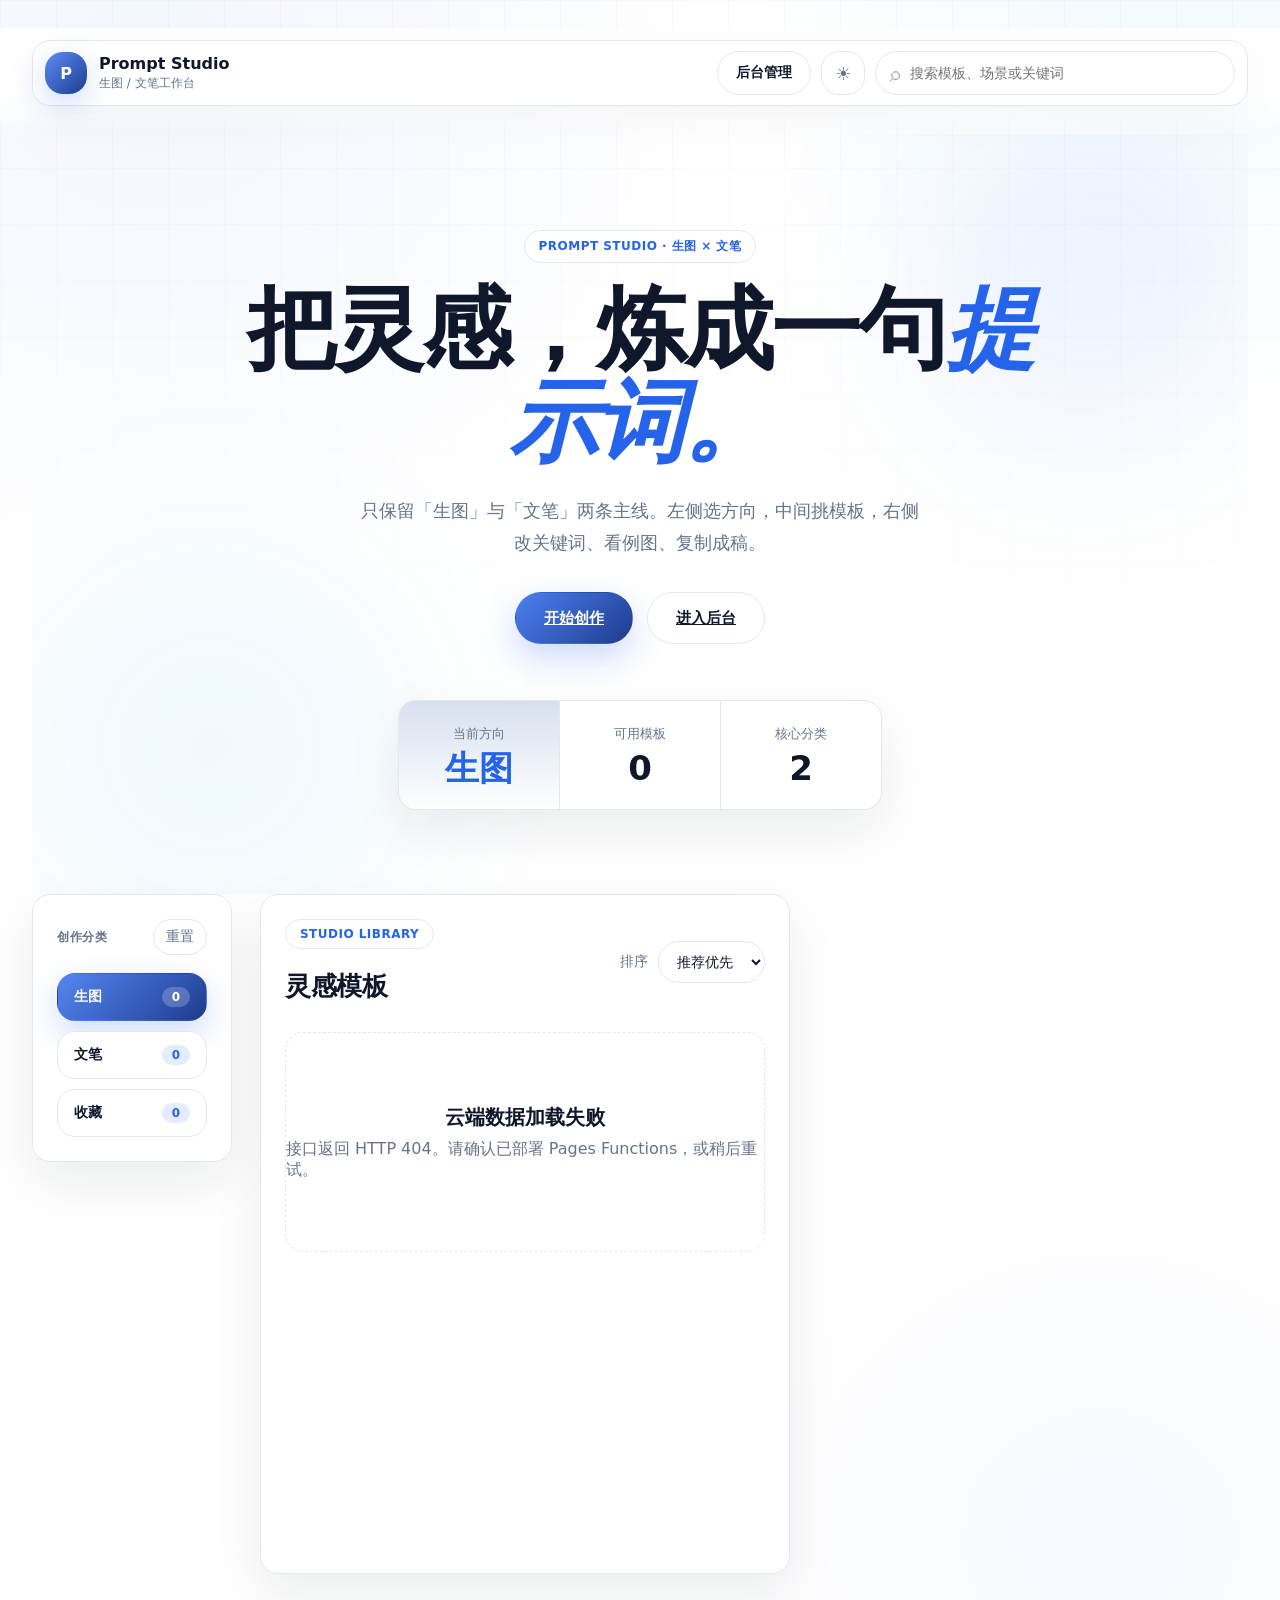
==== commit e747e735: "fix: 移除顶部毛玻璃矩形，顶栏改渐隐遮罩、面板改实色卡片 .site-header 原来只写了 backdrop-filter: blur(18px) 却没有背景色， 加上 padding 比 ." ====
--- a/index.html
+++ b/index.html
@@ -11,8 +11,8 @@
     <!-- 字体走系统栈，不引外部 CDN：国内访问 Google Fonts 会阻塞渲染导致白屏 -->
     <!-- 静态资源带版本号：JS/CSS 缓存 4 小时、HTML 每次最新，改完 JS 必须把 ?v= 加一，
          否则浏览器会拿「新 HTML + 旧 JS」，旧脚本找不到已删元素会整页崩溃（白屏）。 -->
-    <link rel="stylesheet" href="./styles.css?v=1.1.5" />
-    <link rel="stylesheet" href="./app-dark.css?v=1.1.5" />
+    <link rel="stylesheet" href="./styles.css?v=1.1.6" />
+    <link rel="stylesheet" href="./app-dark.css?v=1.1.6" />
     <script>
       window.addEventListener("error", function (event) {
         var box = document.getElementById("bootError");
@@ -170,6 +170,6 @@
 
     <div class="toast" id="toast" role="status" aria-live="polite"></div>
 
-    <script src="./script.js?v=1.1.5"></script>
+    <script src="./script.js?v=1.1.6"></script>
   </body>
 </html>
--- a/styles.css
+++ b/styles.css
@@ -110,9 +110,11 @@
 }
 
 .app-shell {
+  /* 顶栏遮罩要横向盖满整个 shell（含左右留白），所以把留白抽成变量 */
+  --shell-pad-x: 32px;
   width: min(1400px, 100%);
   margin: 0 auto;
-  padding: 28px 32px;
+  padding: 28px var(--shell-pad-x);
 }
 
 .site-header {
@@ -120,7 +122,26 @@
   top: 0;
   z-index: 20;
   padding: 12px 0 28px;
-  backdrop-filter: blur(18px);
+  /* 独立堆叠上下文，让伪元素遮罩待在内容下方 */
+  isolation: isolate;
+}
+
+/* 顶栏背后的渐隐遮罩：内容滚到顶栏下方自然淡出。
+   之前这里用的是 backdrop-filter: blur(18px) 且没有背景色，
+   会形成一个比 topbar 大一圈的「直角毛玻璃矩形」，边缘很突兀。 */
+.site-header::before {
+  position: absolute;
+  inset: 0 calc(var(--shell-pad-x) * -1);
+  z-index: -1;
+  content: "";
+  pointer-events: none;
+  background: linear-gradient(
+    to bottom,
+    var(--bg) 0%,
+    color-mix(in srgb, var(--bg) 94%, transparent) 58%,
+    color-mix(in srgb, var(--bg) 70%, transparent) 82%,
+    transparent 100%
+  );
 }
 
 .topbar {
@@ -131,7 +152,7 @@
   padding: 10px 12px;
   border: 1px solid var(--line);
   border-radius: var(--radius);
-  background: color-mix(in srgb, var(--surface) 86%, transparent);
+  background: var(--surface-strong);
   box-shadow: 0 14px 40px rgba(15, 23, 42, 0.04);
 }
 
@@ -430,9 +451,9 @@
   min-width: 0;
   border: 1px solid var(--line);
   border-radius: var(--radius);
-  background: color-mix(in srgb, var(--surface) 90%, transparent);
+  /* Billow 是「实色卡片 + 细边框 + 柔和阴影」，不用毛玻璃 */
+  background: var(--surface-strong);
   box-shadow: var(--shadow);
-  backdrop-filter: blur(18px);
 }
 
 .sidebar,
@@ -1353,6 +1374,7 @@
 
 @media (max-width: 860px) {
   .app-shell {
+    --shell-pad-x: 18px;
     padding: 18px;
   }
 
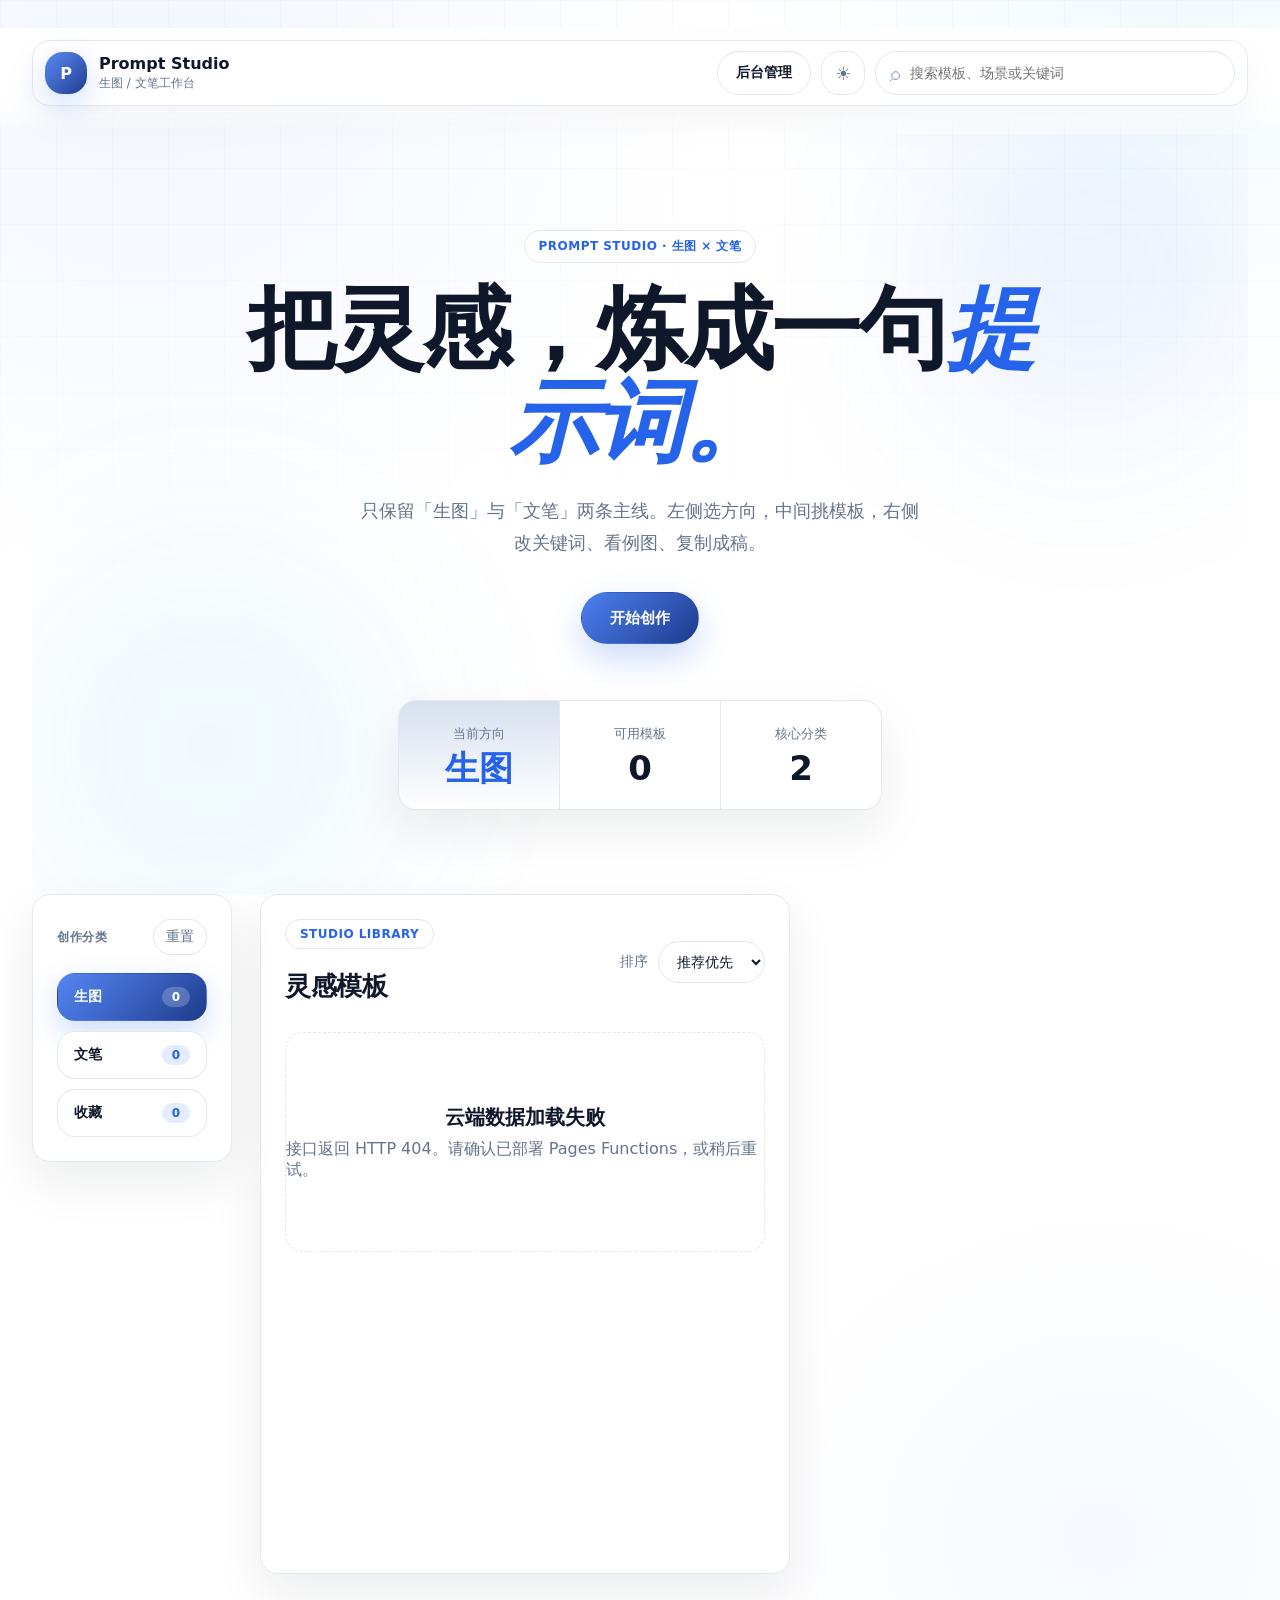
==== commit b8fecf98: "fix: Hero 只留一个按钮；收藏爱心变红加动效；热度星星改黄色 1. Hero 去掉「进入后台」按钮    顶部导航已有「后台管理」入口，Hero 里再放一个重复。    同时给按钮类加 tex" ====
--- a/index.html
+++ b/index.html
@@ -11,8 +11,8 @@
     <!-- 字体走系统栈，不引外部 CDN：国内访问 Google Fonts 会阻塞渲染导致白屏 -->
     <!-- 静态资源带版本号：JS/CSS 缓存 4 小时、HTML 每次最新，改完 JS 必须把 ?v= 加一，
          否则浏览器会拿「新 HTML + 旧 JS」，旧脚本找不到已删元素会整页崩溃（白屏）。 -->
-    <link rel="stylesheet" href="./styles.css?v=1.1.6" />
-    <link rel="stylesheet" href="./app-dark.css?v=1.1.6" />
+    <link rel="stylesheet" href="./styles.css?v=1.1.8" />
+    <link rel="stylesheet" href="./app-dark.css?v=1.1.8" />
     <script>
       window.addEventListener("error", function (event) {
         var box = document.getElementById("bootError");
@@ -62,7 +62,6 @@
             </p>
             <div class="hero-actions" data-reveal style="--i: 3">
               <a class="primary-button" href="#workspace">开始创作</a>
-              <a class="secondary-button" href="./admin.html">进入后台</a>
             </div>
           </div>
           <div class="hero-stats" aria-label="创作概览" data-reveal style="--i: 4">
@@ -119,8 +118,8 @@
                 <p class="eyebrow">Prompt composer</p>
                 <h2 id="editorTitle">选择一个模板</h2>
               </div>
-              <button class="icon-button" id="favoriteButton" type="button" aria-label="收藏当前模板">
-                <span aria-hidden="true">♡</span>
+              <button class="icon-button favorite-button" id="favoriteButton" type="button" aria-label="收藏当前模板">
+                <span class="heart" aria-hidden="true">♡</span>
               </button>
             </div>
 
@@ -170,6 +169,6 @@
 
     <div class="toast" id="toast" role="status" aria-live="polite"></div>
 
-    <script src="./script.js?v=1.1.6"></script>
+    <script src="./script.js?v=1.1.8"></script>
   </body>
 </html>
--- a/styles.css
+++ b/styles.css
@@ -22,6 +22,10 @@
   --warm-soft: rgba(245, 158, 11, 0.12);
   --danger: #dc2626;
   --danger-soft: rgba(220, 38, 38, 0.10);
+  /* 收藏爱心红 */
+  --heart: #e11d48;
+  /* 热度星星黄 */
+  --star: #f5a623;
 
   --shadow: 0 20px 50px rgba(15, 23, 42, 0.08);
   --shadow-lg: 0 28px 70px rgba(15, 23, 42, 0.12);
@@ -60,6 +64,8 @@
   --warm-soft: rgba(251, 191, 36, 0.15);
   --danger: #f87171;
   --danger-soft: rgba(248, 113, 113, 0.12);
+  --heart: #fb7185;
+  --star: #fbbf24;
 
   --shadow: 0 24px 60px rgba(0, 0, 0, 0.38);
   --shadow-lg: 0 32px 80px rgba(0, 0, 0, 0.46);
@@ -211,6 +217,8 @@
   border-radius: var(--radius);
   color: var(--text);
   background: var(--surface-strong);
+  /* 这些类也会用在 <a> 上，浏览器默认给链接加下划线，去掉 */
+  text-decoration: none;
   transition:
     transform 180ms var(--ease-out-quart),
     border-color 180ms var(--ease-out-quart),
@@ -285,6 +293,88 @@
   color: var(--muted);
   font-size: 14px;
   font-weight: 500;
+}
+
+/* —— 收藏按钮：收藏后爱心变红，点击时弹跳 + 扩散光圈 —— */
+.favorite-button {
+  position: relative;
+  font-size: 20px;
+}
+
+.favorite-button .heart {
+  display: inline-block;
+  line-height: 1;
+  color: var(--muted-weak);
+  transition:
+    color 220ms var(--ease-out-quart),
+    transform 220ms var(--ease-out-quart);
+}
+
+.favorite-button:hover .heart {
+  color: var(--heart);
+  transform: scale(1.12);
+}
+
+.favorite-button.is-on {
+  border-color: color-mix(in srgb, var(--heart) 45%, var(--line));
+  background: color-mix(in srgb, var(--heart) 10%, var(--surface-strong));
+}
+
+.favorite-button.is-on .heart {
+  color: var(--heart);
+}
+
+/* 弹跳 */
+@keyframes favorite-pop {
+  0% {
+    transform: scale(1);
+  }
+  35% {
+    transform: scale(1.45);
+  }
+  62% {
+    transform: scale(0.88);
+  }
+  100% {
+    transform: scale(1);
+  }
+}
+
+/* 扩散光圈 */
+@keyframes favorite-ring {
+  0% {
+    transform: scale(0.7);
+    opacity: 0.65;
+  }
+  100% {
+    transform: scale(2);
+    opacity: 0;
+  }
+}
+
+.favorite-button::after {
+  position: absolute;
+  inset: -1px;
+  content: "";
+  border: 2px solid var(--heart);
+  border-radius: inherit;
+  opacity: 0;
+  pointer-events: none;
+}
+
+.favorite-button.is-animating .heart {
+  animation: favorite-pop 460ms cubic-bezier(0.34, 1.56, 0.64, 1);
+}
+
+.favorite-button.is-animating::after {
+  animation: favorite-ring 560ms var(--ease-out-quart);
+}
+
+@media (prefers-reduced-motion: reduce) {
+  .favorite-button.is-animating .heart,
+  .favorite-button.is-animating::after {
+    animation: none;
+  }
 }
 
 .hero {
@@ -676,7 +766,7 @@
 }
 
 .favorite {
-  color: var(--warm);
+  color: var(--heart);
 }
 
 .template-card h3 {
@@ -1280,11 +1370,11 @@
 
 .star-picker .star:hover {
   transform: scale(1.2);
-  color: var(--accent);
+  color: var(--star);
 }
 
 .star-picker .star.is-on {
-  color: var(--accent);
+  color: var(--star);
 }
 
 .stars {
@@ -1302,7 +1392,14 @@
 }
 
 .stars .star.is-on {
-  color: var(--accent);
+  color: var(--star);
+}
+
+.field-hint {
+  margin: 0;
+  color: var(--muted-weak);
+  font-size: 12.5px;
+  line-height: 1.6;
 }
 
 .variable-row {
